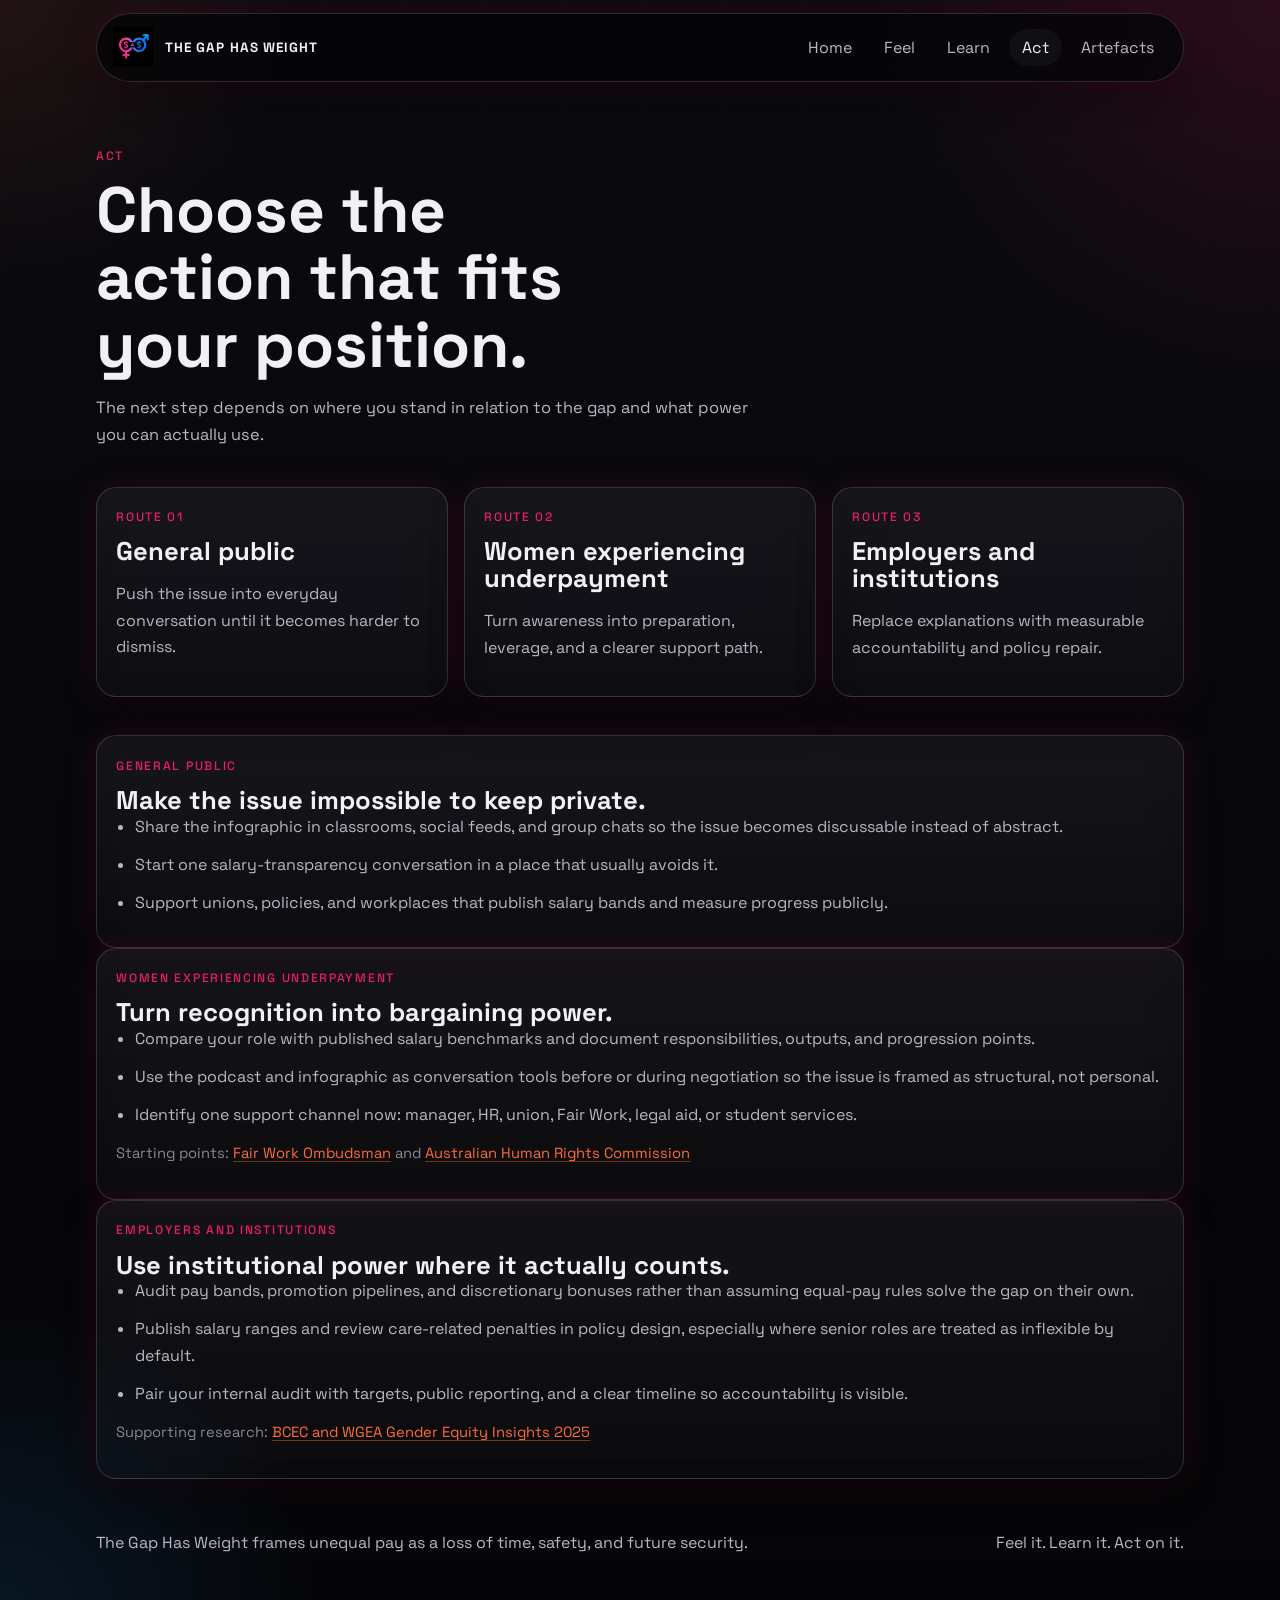
==== public/act.html @ fa6743ba "Add logo to header and incorporate blue into color scheme" ====
<!DOCTYPE html>
<html lang="en">
  <head>
    <meta charset="UTF-8" />
    <meta name="viewport" content="width=device-width, initial-scale=1.0" />
    <meta
      name="description"
      content="Find role-based actions for the general public, women experiencing underpayment, and institutions."
    />
    <title>The Gap Has Weight | Act</title>
    <link rel="preconnect" href="https://fonts.googleapis.com" />
    <link rel="preconnect" href="https://fonts.gstatic.com" crossorigin />
    <link
      href="https://fonts.googleapis.com/css2?family=Space+Grotesk:wght@400;500;700&family=Source+Serif+4:opsz,wght@8..60,400;8..60,600&display=swap"
      rel="stylesheet"
    />
    <link rel="stylesheet" href="styles.css" />
    <script src="script.js" defer></script>
  </head>
  <body data-page="act">
    <div class="site-shell">
      <header class="site-header">
        <a class="brand" href="index.html">
          <img src="assets/gender_logo.webp" alt="The Gap Has Weight logo" class="brand-logo" />
          <span>The Gap Has Weight</span>
        </a>
        <nav class="site-nav" aria-label="Primary">
          <a data-nav="home" href="index.html">Home</a>
          <a data-nav="feel" href="feel.html">Feel</a>
          <a data-nav="learn" href="learn.html">Learn</a>
          <a data-nav="act" href="act.html">Act</a>
          <a data-nav="artefacts" href="artefacts.html">Artefacts</a>
        </nav>
      </header>

    <main>
      <section class="subpage-hero fade-up">
        <p class="eyebrow">Act</p>
        <h1>Choose the action that fits your position.</h1>
        <p class="intro narrow-copy">
          The next step depends on where you stand in relation to the gap and what power you can actually use.
        </p>
      </section>

      <section class="route-grid section-block fade-up fade-delay-1">
        <a class="panel" href="#public">
          <p class="panel-label">Route 01</p>
          <h3>General public</h3>
          <p>Push the issue into everyday conversation until it becomes harder to dismiss.</p>
        </a>

        <a class="panel" href="#workers">
          <p class="panel-label">Route 02</p>
          <h3>Women experiencing underpayment</h3>
          <p>Turn awareness into preparation, leverage, and a clearer support path.</p>
        </a>

        <a class="panel" href="#institutions">
          <p class="panel-label">Route 03</p>
          <h3>Employers and institutions</h3>
          <p>Replace explanations with measurable accountability and policy repair.</p>
        </a>
      </section>

      <section class="section-stack fade-up fade-delay-2">
        <article id="public" class="panel">
          <p class="panel-label">General public</p>
          <h3>Make the issue impossible to keep private.</h3>
          <ul class="action-list">
            <li>Share the infographic in classrooms, social feeds, and group chats so the issue becomes discussable instead of abstract.</li>
            <li>Start one salary-transparency conversation in a place that usually avoids it.</li>
            <li>Support unions, policies, and workplaces that publish salary bands and measure progress publicly.</li>
          </ul>
        </article>

        <article id="workers" class="panel">
          <p class="panel-label">Women experiencing underpayment</p>
          <h3>Turn recognition into bargaining power.</h3>
          <ul class="action-list">
            <li>Compare your role with published salary benchmarks and document responsibilities, outputs, and progression points.</li>
            <li>Use the podcast and infographic as conversation tools before or during negotiation so the issue is framed as structural, not personal.</li>
            <li>Identify one support channel now: manager, HR, union, Fair Work, legal aid, or student services.</li>
          </ul>
          <p class="source-note">
            Starting points:
            <a href="https://www.fairwork.gov.au/pay-and-wages" target="_blank" rel="noreferrer">Fair Work Ombudsman</a>
            and
            <a href="https://humanrights.gov.au/know-your-rights/rights-of-individuals/workplace-rights" target="_blank" rel="noreferrer">Australian Human Rights Commission</a>
          </p>
        </article>

        <article id="institutions" class="panel">
          <p class="panel-label">Employers and institutions</p>
          <h3>Use institutional power where it actually counts.</h3>
          <ul class="action-list">
            <li>Audit pay bands, promotion pipelines, and discretionary bonuses rather than assuming equal-pay rules solve the gap on their own.</li>
            <li>Publish salary ranges and review care-related penalties in policy design, especially where senior roles are treated as inflexible by default.</li>
            <li>Pair your internal audit with targets, public reporting, and a clear timeline so accountability is visible.</li>
          </ul>
          <p class="source-note">
            Supporting research:
            <a href="https://www.wgea.gov.au/publications/gender-equity-insights-series" target="_blank" rel="noreferrer">BCEC and WGEA Gender Equity Insights 2025</a>
          </p>
        </article>
      </section>
    </main>

      <footer class="site-footer">
        <p>The Gap Has Weight frames unequal pay as a loss of time, safety, and future security.</p>
        <p>Feel it. Learn it. Act on it.</p>
      </footer>
    </div>
    
  </body>
</html>
---- public/styles.css ----
:root {
  color-scheme: dark;
  --page-bg: #0a0a0f;
  --page-surface: #12121a;
  --page-surface-soft: rgba(255, 255, 255, 0.04);
  --page-border: rgba(255, 255, 255, 0.15);
  --page-text: #f0f0f5;
  --page-text-soft: #b8b8c5;
  --page-text-muted: #888895;
  --accent: #ff6b35;
  --accent-hot: #e91e63;
  --accent-purple: #9c27b0;
  --accent-pink: #f48fb1;
  --accent-orange: #ff9800;
  --accent-yellow: #ffc107;
  --accent-blue: #2196f3;
  --accent-cyan: #00bcd4;
  --shadow: 0 14px 32px rgba(0, 0, 0, 0.4), 0 0 32px rgba(233, 30, 99, 0.15);
  --radius-lg: 1.25rem;
  --radius-md: 0.9rem;
  --content-width: min(68rem, calc(100vw - 2rem));
}

* {
  box-sizing: border-box;
}

html {
  scroll-behavior: smooth;
}

body {
  margin: 0;
  min-height: 100vh;
  font-family: "Space Grotesk", sans-serif;
  font-size: 1rem;
  color: var(--page-text);
  background:
    radial-gradient(circle at top right, rgba(233, 30, 99, 0.15), transparent 25rem),
    radial-gradient(circle at bottom left, rgba(33, 150, 243, 0.12), transparent 20rem),
    radial-gradient(circle at top left, rgba(255, 107, 53, 0.1), transparent 18rem),
    linear-gradient(180deg, #0a0a0f 0%, #050508 100%);
}

body::before {
  content: "";
  position: fixed;
  inset: 0;
  pointer-events: none;
  background-image:
    linear-gradient(to right, rgba(255, 255, 255, 0.028) 1px, transparent 1px),
    linear-gradient(to bottom, rgba(255, 255, 255, 0.028) 1px, transparent 1px);
  background-size: 5rem 5rem;
  mask-image: linear-gradient(180deg, rgba(0, 0, 0, 0.35), transparent 82%);
}

img {
  display: block;
  max-width: 100%;
}

a {
  color: inherit;
  text-decoration: none;
}

button,
a,
input,
textarea,
select {
  font: inherit;
}

:focus-visible {
  outline: 2px solid var(--accent);
  outline-offset: 4px;
}

.site-shell {
  width: var(--content-width);
  margin: 0 auto;
  padding-bottom: 3rem;
}

.site-header {
  position: sticky;
  top: 0;
  z-index: 10;
  display: flex;
  align-items: center;
  justify-content: space-between;
  gap: 1rem;
  margin: 0.8rem 0 0;
  padding: 0.85rem 1rem;
  border: 1px solid var(--page-border);
  border-radius: 999px;
  background: rgba(5, 6, 8, 0.82);
  box-shadow: var(--shadow);
  -webkit-backdrop-filter: blur(14px) saturate(115%);
  backdrop-filter: blur(14px) saturate(115%);
}

.brand {
  display: flex;
  align-items: center;
  gap: 0.75rem;
  font-size: 0.84rem;
  font-weight: 700;
  letter-spacing: 0.08em;
  text-transform: uppercase;
}

.brand-logo {
  height: 2.5rem;
  width: auto;
}

.site-nav {
  display: flex;
  flex-wrap: wrap;
  gap: 0.4rem;
}

.site-nav a {
  padding: 0.5rem 0.8rem;
  border-radius: 999px;
  color: var(--page-text-soft);
}

.site-nav a:hover,
.site-nav a[aria-current="page"] {
  background: var(--page-surface-soft);
  color: var(--page-text);
}

.page-hero,
.subpage-hero {
  padding-top: 4rem;
}

.visual-hero {
  display: grid;
  grid-template-columns: minmax(0, 0.82fr) minmax(18rem, 1.18fr);
  gap: 1rem;
  align-items: end;
}

.hero-image-panel {
  margin: 0;
  overflow: hidden;
  border: 1px solid var(--page-border);
  border-radius: var(--radius-lg);
  background: rgba(255, 255, 255, 0.035);
  box-shadow: var(--shadow);
}

.hero-image-panel img {
  width: 100%;
  min-height: 16rem;
  object-fit: cover;
}

.page-hero {
  display: grid;
  grid-template-columns: minmax(0, 1.25fr) minmax(18rem, 0.75fr);
  gap: 1rem;
  align-items: start;
}

.home-hero {
  grid-template-columns: minmax(0, 1fr) minmax(14rem, 0.6fr);
  align-items: center;
  gap: 2rem;
}

.home-hero-art img {
  width: 100%;
  height: auto;
  max-height: 36rem;
  object-fit: contain;
  object-position: center;
}

.home-proof-grid {
  align-items: stretch;
}

.eyebrow,
.panel-label,
.card-index {
  margin: 0 0 0.7rem;
  color: var(--accent-hot);
  font-size: 0.76rem;
  font-weight: 500;
  letter-spacing: 0.14em;
  text-transform: uppercase;
}

h1,
h2,
h3 {
  margin: 0;
  line-height: 1.05;
}

h1 {
  max-width: 13ch;
  font-size: clamp(2.4rem, 5vw, 4.3rem);
}

h2 {
  max-width: 16ch;
  font-size: clamp(1.7rem, 3vw, 2.6rem);
}

h3 {
  font-size: clamp(1.15rem, 2vw, 1.6rem);
}

p,
li {
  color: var(--page-text-soft);
  line-height: 1.65;
}

.intro {
  max-width: 38rem;
  margin: 1rem 0 0;
  font-size: 1.02rem;
}

.narrow-copy {
  max-width: 42rem;
}

.button-row {
  display: flex;
  flex-wrap: wrap;
  gap: 0.75rem;
  margin-top: 1.35rem;
}

.button {
  display: inline-flex;
  align-items: center;
  justify-content: center;
  min-height: 2.9rem;
  padding: 0.7rem 1.05rem;
  border: 1px solid transparent;
  border-radius: 999px;
}

.button-primary {
  background: linear-gradient(135deg, rgba(233, 30, 99, 0.92), rgba(255, 107, 53, 0.88));
  color: #fff;
  font-weight: 700;
}

.button-secondary {
  border-color: var(--page-border);
  background: rgba(255, 255, 255, 0.03);
}

.panel {
  padding: 1.2rem;
  border: 1px solid var(--page-border);
  border-radius: var(--radius-lg);
  background: linear-gradient(180deg, rgba(255, 255, 255, 0.055), rgba(255, 255, 255, 0.025));
  box-shadow: var(--shadow);
  -webkit-backdrop-filter: blur(14px) saturate(115%);
  backdrop-filter: blur(14px) saturate(115%);
}

.summary-image {
  width: 100%;
  margin-bottom: 1rem;
  border: 1px solid rgba(255, 255, 255, 0.08);
  border-radius: var(--radius-md);
}

.summary-figure {
  margin: 0 0 0.7rem;
  color: var(--page-text);
  font-size: clamp(2rem, 5vw, 3rem);
  font-weight: 700;
  line-height: 0.95;
}

.source-note,
.note {
  margin-top: 0.8rem;
  color: var(--page-text-muted);
  font-size: 0.92rem;
}

.source-note a,
.references-list a,
.text-link {
  color: var(--accent);
  text-decoration: underline;
  text-decoration-color: rgba(255, 107, 53, 0.42);
  text-underline-offset: 0.18em;
  overflow-wrap: anywhere;
}

.section-block,
.section-stack {
  padding-top: 2.4rem;
}

.section-heading {
  display: flex;
  align-items: end;
  justify-content: space-between;
  gap: 1rem;
  margin-bottom: 1.2rem;
}

.route-grid,
.compact-grid,
.content-grid,
.stat-grid,
.artifact-grid {
  display: grid;
  gap: 1rem;
}

.route-grid > *,
.compact-grid > *,
.content-grid > *,
.stat-grid > *,
.artifact-grid > *,
.evidence-grid > * {
  min-width: 0;
}

.route-grid {
  grid-template-columns: repeat(3, minmax(0, 1fr));
}

.compact-grid,
.content-grid,
.stat-grid,
.artifact-grid {
  grid-template-columns: repeat(2, minmax(0, 1fr));
}

.media-panel {
  display: grid;
  gap: 1.25rem;
}

.media-panel img {
  width: 100%;
  border-radius: var(--radius-md);
  border: 1px solid rgba(255, 255, 255, 0.08);
  background: #050608;
}

.metric-card {
  display: flex;
  flex-direction: column;
}

.metric-card .source-note {
  margin-top: auto;
}

.gauge-visual {
  position: relative;
  width: min(100%, 19rem);
  aspect-ratio: 2 / 1;
  margin: 0.2rem 0 1.2rem;
  overflow: hidden;
  border-radius: 20rem 20rem 0 0;
  background:
    conic-gradient(
      from 270deg at 50% 100%,
      var(--accent-purple) 0deg 42deg,
      var(--accent-hot) 42deg 180deg,
      transparent 180deg
    );
}

.gauge-visual::after {
  content: "";
  position: absolute;
  inset: 30% 12% 0;
  border: 1px solid rgba(255, 255, 255, 0.1);
  border-bottom: 0;
  border-radius: 20rem 20rem 0 0;
  background: #050608;
}

.gauge-value {
  position: absolute;
  right: 8%;
  bottom: 0.04em;
  z-index: 1;
  color: var(--accent-hot);
  font-size: clamp(2.6rem, 7vw, 4.8rem);
  font-weight: 700;
  line-height: 0.9;
  text-shadow: 0 0 18px rgba(233, 30, 99, 0.28);
}

.split-bars {
  display: grid;
  gap: 1rem;
  margin: 0.2rem 0 1.1rem;
}

.split-row {
  display: grid;
  gap: 0.45rem;
}

.split-copy {
  display: flex;
  align-items: baseline;
  justify-content: space-between;
  gap: 1rem;
}

.split-copy strong {
  color: var(--page-text);
  font-size: 1.18rem;
}

.split-copy span {
  color: var(--accent-orange);
  font-weight: 700;
}

.bar-track {
  display: flex;
  height: 3.1rem;
  overflow: hidden;
  border: 1px solid rgba(255, 255, 255, 0.16);
  border-radius: 999px;
  background: rgba(255, 255, 255, 0.055);
}

.bar-track span {
  display: grid;
  min-width: 3.6rem;
  place-items: center;
  color: #fff;
  font-weight: 700;
}

.bar-fill {
  background: linear-gradient(135deg, var(--accent-hot), var(--accent-pink));
}

.bar-rest {
  flex: 1;
  background: linear-gradient(135deg, var(--accent-purple), var(--accent-orange));
}

.share-41 {
  flex-basis: 41%;
}

.share-73 {
  flex-basis: 73%;
}

.evidence-grid {
  display: grid;
  grid-template-columns: minmax(0, 0.95fr) minmax(0, 1.05fr);
  gap: 1rem;
}

.table-panel,
.chart-panel {
  overflow: hidden;
}

.table-wrap {
  margin-top: 1rem;
  overflow-x: auto;
}

.state-table {
  width: 100%;
  border-collapse: collapse;
  color: var(--page-text);
  font-size: 0.88rem;
  table-layout: fixed;
}

.state-table th,
.state-table td {
  padding: 0.68rem 0.72rem;
  border: 1px solid rgba(255, 255, 255, 0.14);
  text-align: left;
}

.state-table th:nth-child(1) {
  width: 18%;
}

.state-table th:nth-child(2) {
  width: 18%;
}

.state-table th:nth-child(3) {
  width: 34%;
}

.state-table th:nth-child(4) {
  width: 30%;
}

.state-table thead th {
  color: #fff;
  background: linear-gradient(135deg, rgba(233, 30, 99, 0.96), rgba(255, 107, 53, 0.78));
}

.state-table tbody th {
  color: var(--page-text);
}

.state-table tbody td {
  color: var(--page-text-soft);
}

.state-table .row-accent td:nth-child(2) {
  color: var(--accent-hot);
  font-weight: 700;
}

.trend-chart {
  width: 100%;
  margin-top: 1rem;
  overflow: visible;
}

.chart-grid line {
  stroke: rgba(255, 255, 255, 0.14);
  stroke-width: 1;
}

.chart-axis text,
.chart-legend text {
  fill: var(--page-text-soft);
  font-size: 0.72rem;
}

.chart-labels text {
  fill: var(--page-text);
  font-size: 0.86rem;
  font-weight: 700;
}

.trend-line {
  fill: none;
  stroke-linecap: round;
  stroke-linejoin: round;
  stroke-width: 5;
}

.trend-yellow {
  stroke: var(--accent-orange);
}

.trend-blue {
  stroke: var(--accent-purple);
}

.trend-orange {
  stroke: var(--accent-hot);
}

.legend-yellow {
  fill: var(--accent-orange);
}

.legend-blue {
  fill: var(--accent-purple);
}

.legend-orange {
  fill: var(--accent-hot);
}

.asset-grid {
  display: grid;
  grid-template-columns: repeat(4, minmax(0, 1fr));
  gap: 1rem;
}

.asset-frame {
  display: grid;
  gap: 0.7rem;
  margin: 0;
  padding: 0.7rem;
  border: 1px solid var(--page-border);
  border-radius: var(--radius-md);
  background: rgba(255, 255, 255, 0.035);
}

.asset-frame img {
  width: 100%;
  aspect-ratio: 1.16;
  object-fit: contain;
  border: 1px solid rgba(255, 255, 255, 0.1);
  border-radius: 0.65rem;
  background: #050608;
}

.asset-frame figcaption {
  color: var(--page-text-soft);
  font-size: 0.84rem;
  font-weight: 700;
  letter-spacing: 0.08em;
  text-transform: uppercase;
}

.artifact-mosaic {
  display: grid;
  grid-template-columns: repeat(2, minmax(0, 1fr));
  gap: 0.75rem;
}

.artifact-mosaic img {
  width: 100%;
  height: auto;
  aspect-ratio: auto;
  object-fit: contain;
  border-radius: 0.65rem;
  background: #050608;
  border: 1px solid rgba(255, 255, 255, 0.08);
}

.dark-chart-image {
  background: #050608 !important;
  filter: invert(1) hue-rotate(180deg) saturate(1.1) contrast(1.04) brightness(0.92);
}

.serif-quote {
  margin: 0 0 0.8rem;
  color: var(--page-text);
  font-family: "Source Serif 4", serif;
  font-size: 1.25rem;
  line-height: 1.55;
}

.action-list,
.references-list {
  margin: 0;
  padding-left: 1.2rem;
}

.action-list li,
.references-list li {
  margin-bottom: 0.72rem;
}

.site-footer {
  display: flex;
  flex-wrap: wrap;
  justify-content: space-between;
  gap: 1rem;
  padding-top: 2.2rem;
}

@supports not ((-webkit-backdrop-filter: blur(1px)) or (backdrop-filter: blur(1px))) {
  .site-header,
  .panel {
    background: var(--page-surface);
  }
}

@media (max-width: 64rem) {
  .page-hero,
  .visual-hero,
  .evidence-grid,
  .route-grid,
  .compact-grid,
  .content-grid,
  .stat-grid,
  .artifact-grid {
    grid-template-columns: 1fr;
  }

  .asset-grid {
    grid-template-columns: repeat(2, minmax(0, 1fr));
  }

  .site-header,
  .section-heading,
  .site-footer {
    flex-direction: column;
    align-items: start;
  }
}

@media (max-width: 42rem) {
  .site-shell {
    width: min(100vw - 1rem, 100%);
  }

  .site-header {
    border-radius: 1.3rem;
  }

  h1 {
    font-size: clamp(2rem, 11vw, 3rem);
  }

  h2 {
    font-size: clamp(1.55rem, 8vw, 2.2rem);
  }

  .asset-grid {
    grid-template-columns: 1fr;
  }

  .gauge-value {
    font-size: clamp(2.3rem, 15vw, 4rem);
  }

  .bar-track {
    height: 2.7rem;
  }

  .hero-image-panel img {
    min-height: 0;
    aspect-ratio: auto;
    object-fit: contain;
  }

  .state-table {
    font-size: 0.76rem;
  }

  .state-table th,
  .state-table td {
    padding: 0.55rem 0.5rem;
  }
}

.fade-up {
  opacity: 0;
  transform: translateY(4rem);
  transition: opacity 0.8s ease-out, transform 0.8s ease-out;
}

.fade-up.visible {
  opacity: 1;
  transform: translateY(0);
}

.fade-delay-1 {
  transition-delay: 0.1s;
}

.fade-delay-2 {
  transition-delay: 0.2s;
}

.fade-delay-3 {
  transition-delay: 0.3s;
}

.fade-delay-4 {
  transition-delay: 0.4s;
}

@media (prefers-reduced-motion: reduce) {
  html {
    scroll-behavior: auto;
  }

  *,
  *::before,
  *::after {
    transition: none !important;
    animation: none !important;
  }

  .fade-up {
    opacity: 1;
    transform: translateY(0);
  }
}
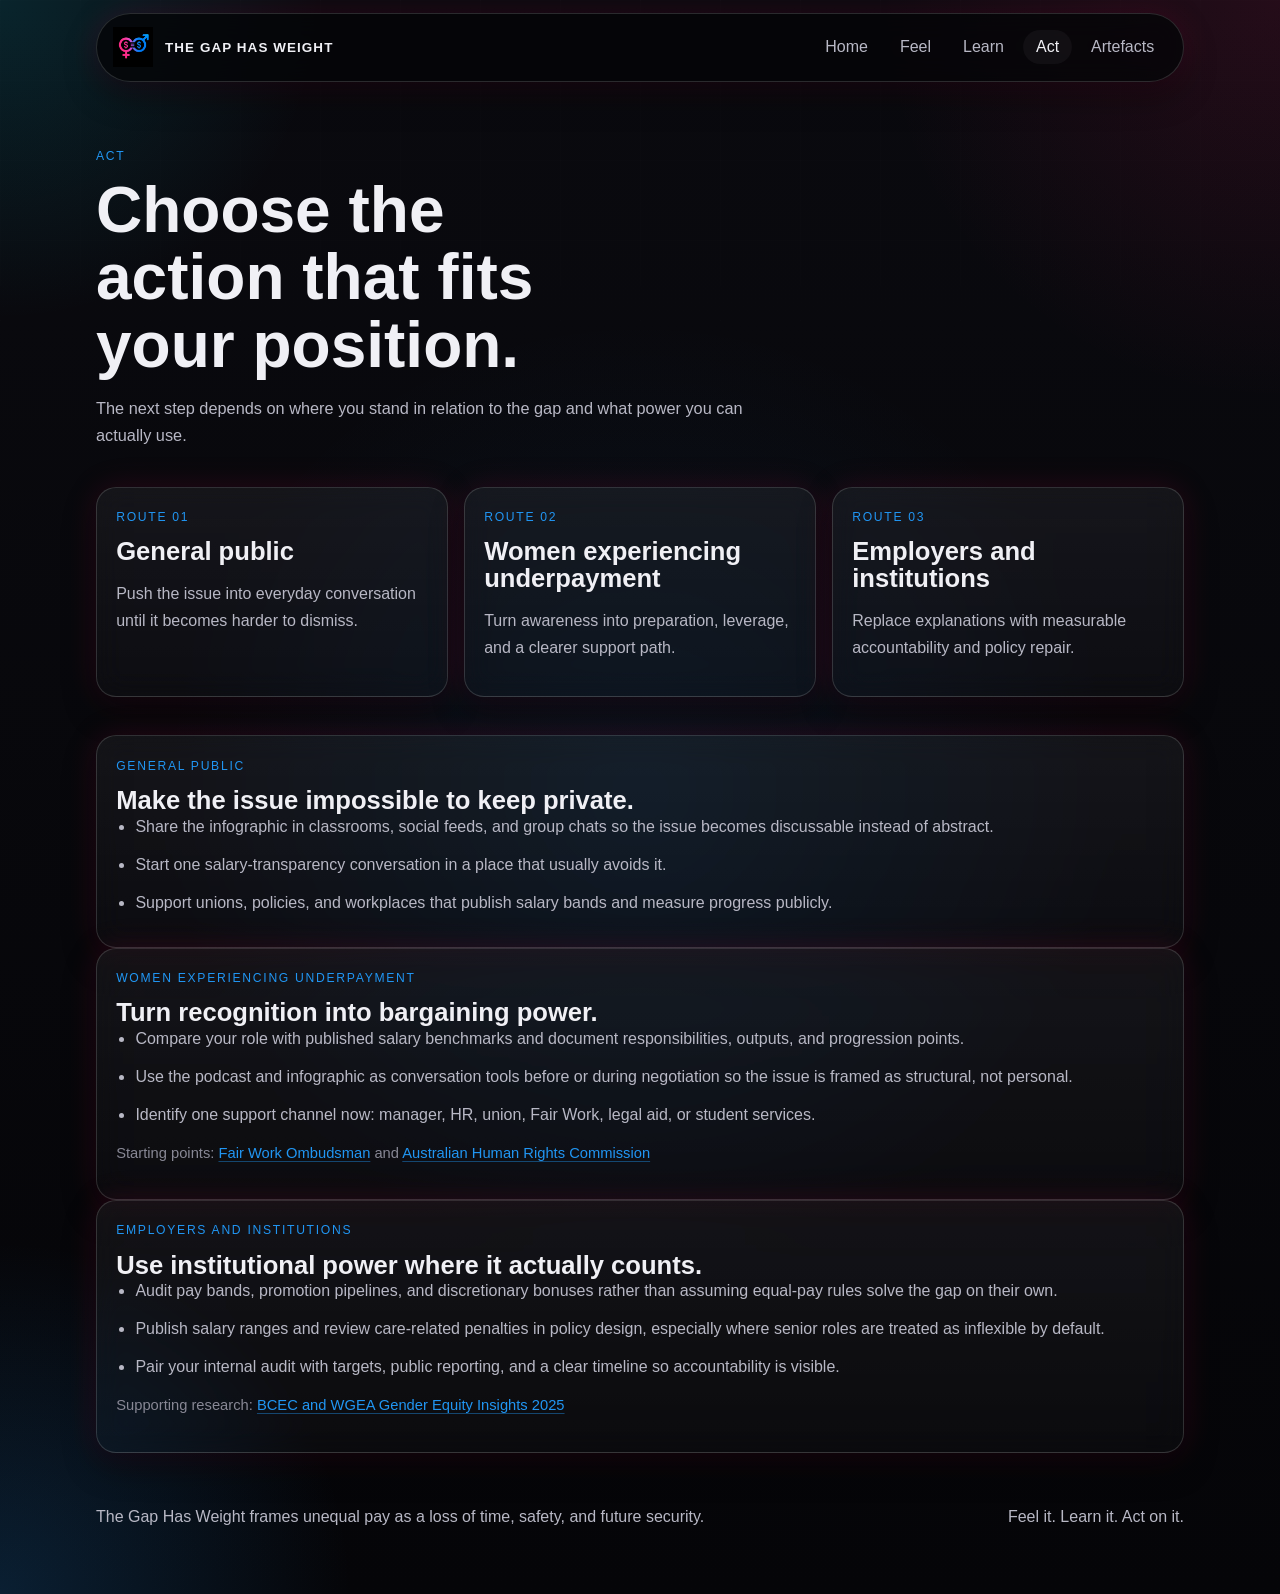
==== commit 3c20333d: "Fix CSP errors and increase infographic chart/table sizing" ====
--- a/public/act.html
+++ b/public/act.html
@@ -7,6 +7,7 @@
       name="description"
       content="Find role-based actions for the general public, women experiencing underpayment, and institutions."
     />
+    <meta http-equiv="Content-Security-Policy" content="default-src 'self'; style-src 'self' 'unsafe-inline' https://fonts.googleapis.com; script-src 'self' 'unsafe-inline'; media-src 'self' https://wagegap.thevalens.org; img-src 'self' data: https:;">
     <title>The Gap Has Weight | Act</title>
     <link rel="preconnect" href="https://fonts.googleapis.com" />
     <link rel="preconnect" href="https://fonts.gstatic.com" crossorigin />
--- a/public/styles.css
+++ b/public/styles.css
@@ -36,9 +36,10 @@
   font-size: 1rem;
   color: var(--page-text);
   background:
-    radial-gradient(circle at top right, rgba(233, 30, 99, 0.15), transparent 25rem),
-    radial-gradient(circle at bottom left, rgba(33, 150, 243, 0.12), transparent 20rem),
-    radial-gradient(circle at top left, rgba(255, 107, 53, 0.1), transparent 18rem),
+    radial-gradient(circle at top right, rgba(233, 30, 99, 0.12), transparent 25rem),
+    radial-gradient(circle at bottom left, rgba(33, 150, 243, 0.18), transparent 22rem),
+    radial-gradient(circle at top left, rgba(0, 188, 212, 0.15), transparent 20rem),
+    radial-gradient(circle at center, rgba(33, 150, 243, 0.08), transparent 30rem),
     linear-gradient(180deg, #0a0a0f 0%, #050508 100%);
 }
 
@@ -190,7 +191,7 @@
 .panel-label,
 .card-index {
   margin: 0 0 0.7rem;
-  color: var(--accent-hot);
+  color: var(--accent-blue);
   font-size: 0.76rem;
   font-weight: 500;
   letter-spacing: 0.14em;
@@ -252,7 +253,7 @@
 }
 
 .button-primary {
-  background: linear-gradient(135deg, rgba(233, 30, 99, 0.92), rgba(255, 107, 53, 0.88));
+  background: linear-gradient(135deg, rgba(33, 150, 243, 0.92), rgba(233, 30, 99, 0.88));
   color: #fff;
   font-weight: 700;
 }
@@ -297,9 +298,9 @@
 .source-note a,
 .references-list a,
 .text-link {
-  color: var(--accent);
+  color: var(--accent-blue);
   text-decoration: underline;
-  text-decoration-color: rgba(255, 107, 53, 0.42);
+  text-decoration-color: rgba(33, 150, 243, 0.42);
   text-underline-offset: 0.18em;
   overflow-wrap: anywhere;
 }
@@ -358,6 +359,13 @@
   background: #050608;
 }
 
+.media-panel video {
+  width: 100%;
+  border-radius: var(--radius-md);
+  border: 1px solid rgba(255, 255, 255, 0.08);
+  background: #050608;
+}
+
 .metric-card {
   display: flex;
   flex-direction: column;
@@ -366,6 +374,8 @@
 .metric-card .source-note {
   margin-top: auto;
 }
+
+
 
 .gauge-visual {
   position: relative;
@@ -374,14 +384,24 @@
   margin: 0.2rem 0 1.2rem;
   overflow: hidden;
   border-radius: 20rem 20rem 0 0;
+
   background:
     conic-gradient(
       from 270deg at 50% 100%,
-      var(--accent-purple) 0deg 42deg,
-      var(--accent-hot) 42deg 180deg,
+
+      /* cyan starts at the bottom */
+      #22d3ee 0deg,
+      #38bdf8 0deg,
+      var(--accent-purple) 25deg,
+      var(--accent-purple) 42deg,
+
+      /* blue section stays where it is */
+      var(--accent-blue) 42deg 180deg,
+
       transparent 180deg
     );
 }
+
 
 .gauge-visual::after {
   content: "";
@@ -395,14 +415,16 @@
 
 .gauge-value {
   position: absolute;
-  right: 8%;
+  
+  left: 50%;
+  transform: translateX(-50%);
   bottom: 0.04em;
   z-index: 1;
-  color: var(--accent-hot);
-  font-size: clamp(2.6rem, 7vw, 4.8rem);
+  color: var(--accent-blue);
+  font-size: clamp(2.6rem, 4.3rem, 4.8rem);
   font-weight: 700;
   line-height: 0.9;
-  text-shadow: 0 0 18px rgba(233, 30, 99, 0.28);
+  text-shadow: 0 0 18px rgba(33, 150, 243, 0.28);
 }
 
 .split-bars {
@@ -429,7 +451,7 @@
 }
 
 .split-copy span {
-  color: var(--accent-orange);
+  color: var(--accent-cyan);
   font-weight: 700;
 }
 
@@ -451,20 +473,20 @@
 }
 
 .bar-fill {
-  background: linear-gradient(135deg, var(--accent-hot), var(--accent-pink));
+  background: linear-gradient(135deg, var(--accent-blue), var(--accent-cyan));
 }
 
 .bar-rest {
   flex: 1;
-  background: linear-gradient(135deg, var(--accent-purple), var(--accent-orange));
+  background: linear-gradient(135deg, var(--accent-purple), var(--accent-blue));
 }
 
 .share-41 {
-  flex-basis: 41%;
+  flex-basis: 59%;
 }
 
 .share-73 {
-  flex-basis: 73%;
+  flex-basis: 27%;
 }
 
 .evidence-grid {
@@ -478,6 +500,14 @@
   overflow: hidden;
 }
 
+.chart-panel img {
+  width: 100%;
+  height: auto;
+  max-height: 30rem;
+  object-fit: contain;
+  border-radius: var(--radius-md);
+}
+
 .table-wrap {
   margin-top: 1rem;
   overflow-x: auto;
@@ -487,7 +517,7 @@
   width: 100%;
   border-collapse: collapse;
   color: var(--page-text);
-  font-size: 0.88rem;
+  font-size: 0.95rem;
   table-layout: fixed;
 }
 
@@ -516,7 +546,7 @@
 
 .state-table thead th {
   color: #fff;
-  background: linear-gradient(135deg, rgba(233, 30, 99, 0.96), rgba(255, 107, 53, 0.78));
+  background: linear-gradient(135deg, rgba(33, 150, 243, 0.96), rgba(0, 188, 212, 0.78));
 }
 
 .state-table tbody th {
@@ -528,7 +558,7 @@
 }
 
 .state-table .row-accent td:nth-child(2) {
-  color: var(--accent-hot);
+  color: var(--accent-blue);
   font-weight: 700;
 }
 
@@ -563,27 +593,27 @@
 }
 
 .trend-yellow {
-  stroke: var(--accent-orange);
+  stroke: var(--accent-cyan);
 }
 
 .trend-blue {
+  stroke: var(--accent-blue);
+}
+
+.trend-orange {
   stroke: var(--accent-purple);
 }
 
-.trend-orange {
-  stroke: var(--accent-hot);
-}
-
 .legend-yellow {
-  fill: var(--accent-orange);
+  fill: var(--accent-cyan);
 }
 
 .legend-blue {
+  fill: var(--accent-blue);
+}
+
+.legend-orange {
   fill: var(--accent-purple);
-}
-
-.legend-orange {
-  fill: var(--accent-hot);
 }
 
 .asset-grid {
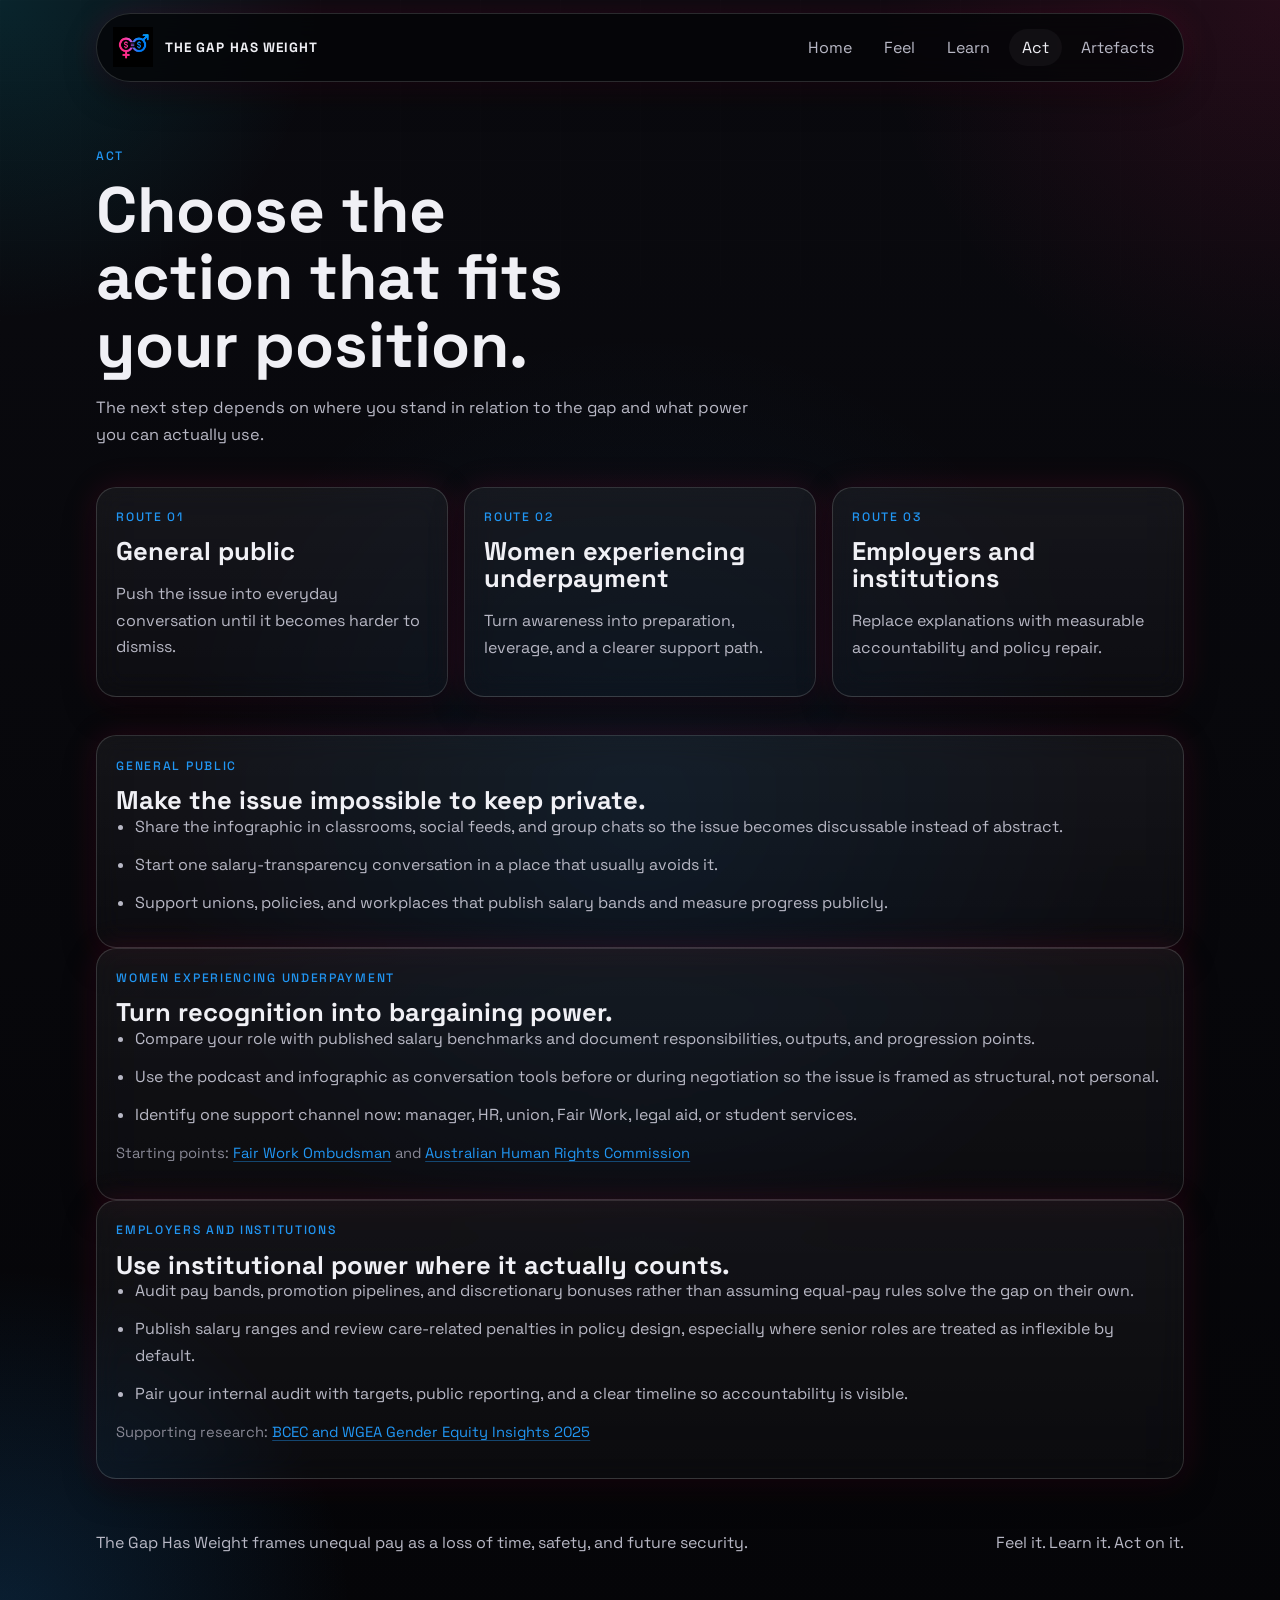
==== commit 582105e8: "Remove ineffective CSP meta tags (need to configure in Cloudflare Pages settings)" ====
--- a/public/act.html
+++ b/public/act.html
@@ -7,7 +7,6 @@
       name="description"
       content="Find role-based actions for the general public, women experiencing underpayment, and institutions."
     />
-    <meta http-equiv="Content-Security-Policy" content="default-src 'self'; style-src 'self' 'unsafe-inline' https://fonts.googleapis.com; script-src 'self' 'unsafe-inline'; media-src 'self' https://wagegap.thevalens.org; img-src 'self' data: https:;">
     <title>The Gap Has Weight | Act</title>
     <link rel="preconnect" href="https://fonts.googleapis.com" />
     <link rel="preconnect" href="https://fonts.gstatic.com" crossorigin />
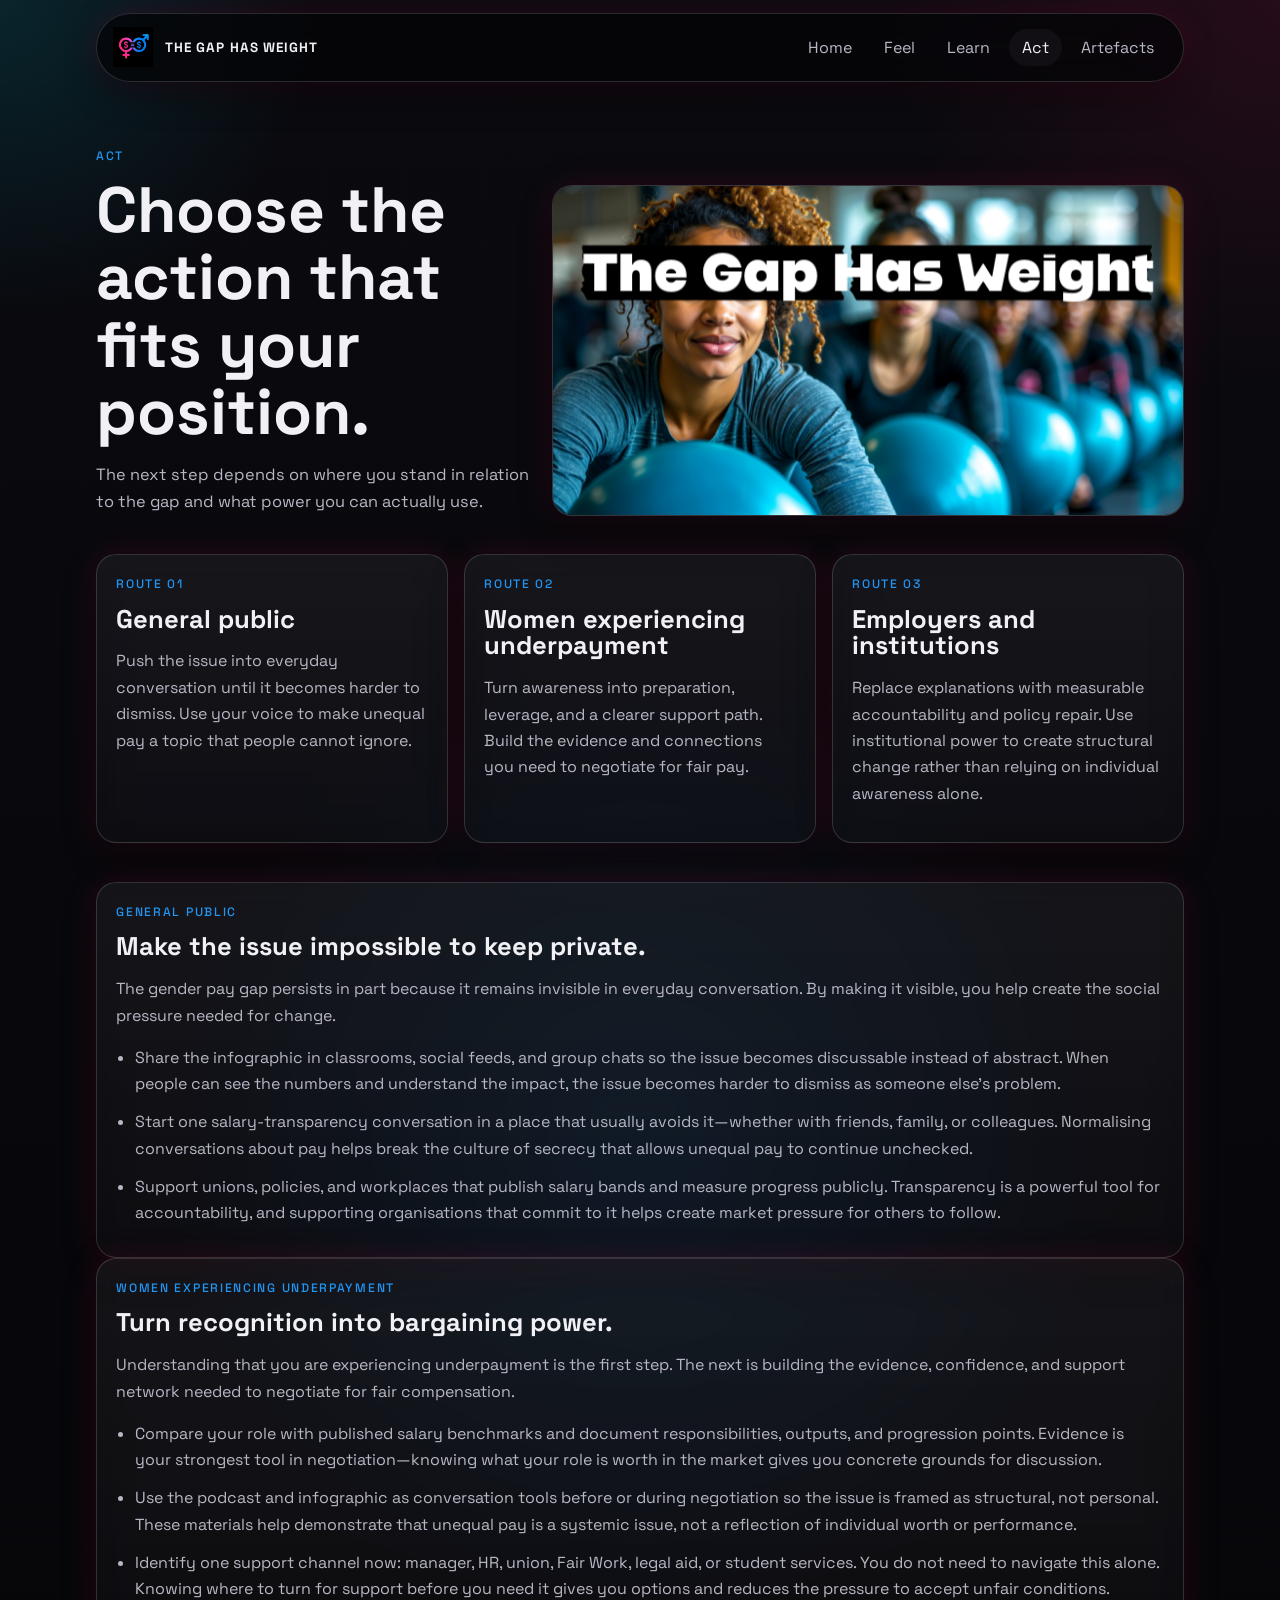
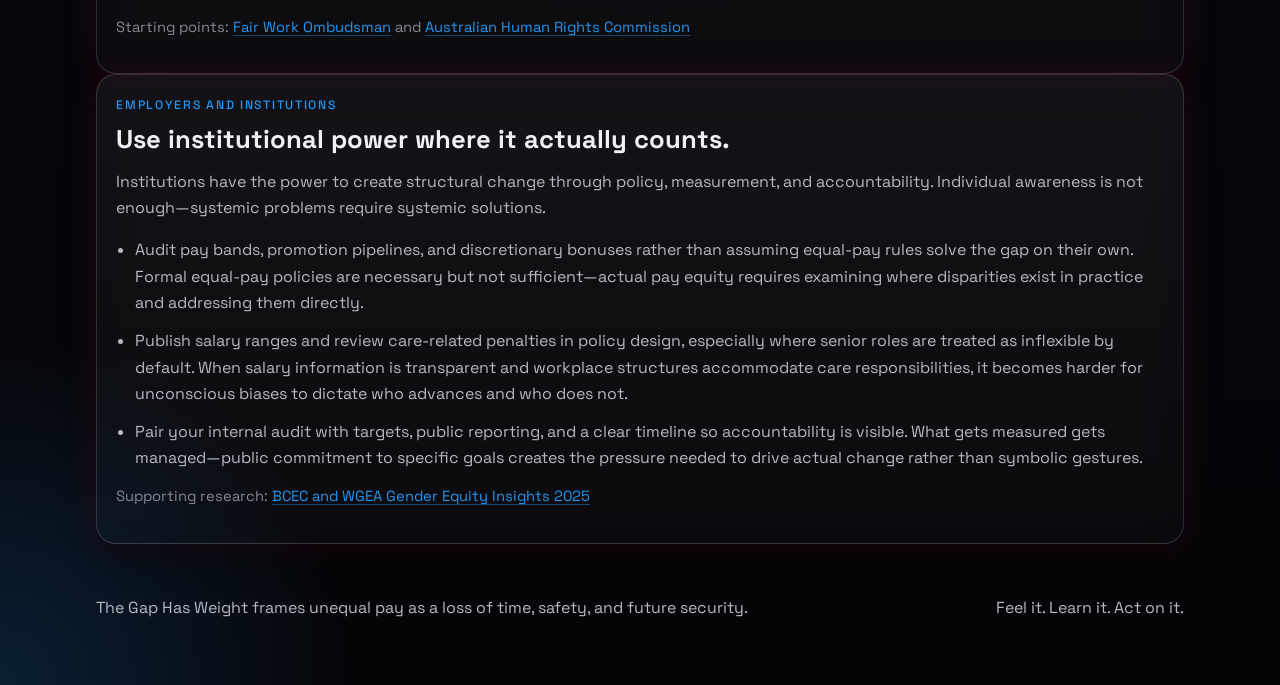
==== commit a7fde1b7: "Improve copy and content on feel, learn, and act pages with detailed explanations and visual-hero he" ====
--- a/public/act.html
+++ b/public/act.html
@@ -34,31 +34,36 @@
       </header>
 
     <main>
-      <section class="subpage-hero fade-up">
-        <p class="eyebrow">Act</p>
-        <h1>Choose the action that fits your position.</h1>
-        <p class="intro narrow-copy">
-          The next step depends on where you stand in relation to the gap and what power you can actually use.
-        </p>
+      <section class="subpage-hero visual-hero fade-up">
+        <div>
+          <p class="eyebrow">Act</p>
+          <h1>Choose the action that fits your position.</h1>
+          <p class="intro">
+            The next step depends on where you stand in relation to the gap and what power you can actually use.
+          </p>
+        </div>
+        <figure class="hero-image-panel">
+          <img src="assets/peace-and-justice-header.webp" alt="Strong Institutions campaign header illustration" />
+        </figure>
       </section>
 
       <section class="route-grid section-block fade-up fade-delay-1">
         <a class="panel" href="#public">
           <p class="panel-label">Route 01</p>
           <h3>General public</h3>
-          <p>Push the issue into everyday conversation until it becomes harder to dismiss.</p>
+          <p>Push the issue into everyday conversation until it becomes harder to dismiss. Use your voice to make unequal pay a topic that people cannot ignore.</p>
         </a>
 
         <a class="panel" href="#workers">
           <p class="panel-label">Route 02</p>
           <h3>Women experiencing underpayment</h3>
-          <p>Turn awareness into preparation, leverage, and a clearer support path.</p>
+          <p>Turn awareness into preparation, leverage, and a clearer support path. Build the evidence and connections you need to negotiate for fair pay.</p>
         </a>
 
         <a class="panel" href="#institutions">
           <p class="panel-label">Route 03</p>
           <h3>Employers and institutions</h3>
-          <p>Replace explanations with measurable accountability and policy repair.</p>
+          <p>Replace explanations with measurable accountability and policy repair. Use institutional power to create structural change rather than relying on individual awareness alone.</p>
         </a>
       </section>
 
@@ -66,20 +71,22 @@
         <article id="public" class="panel">
           <p class="panel-label">General public</p>
           <h3>Make the issue impossible to keep private.</h3>
+          <p>The gender pay gap persists in part because it remains invisible in everyday conversation. By making it visible, you help create the social pressure needed for change.</p>
           <ul class="action-list">
-            <li>Share the infographic in classrooms, social feeds, and group chats so the issue becomes discussable instead of abstract.</li>
-            <li>Start one salary-transparency conversation in a place that usually avoids it.</li>
-            <li>Support unions, policies, and workplaces that publish salary bands and measure progress publicly.</li>
+            <li>Share the infographic in classrooms, social feeds, and group chats so the issue becomes discussable instead of abstract. When people can see the numbers and understand the impact, the issue becomes harder to dismiss as someone else's problem.</li>
+            <li>Start one salary-transparency conversation in a place that usually avoids it—whether with friends, family, or colleagues. Normalising conversations about pay helps break the culture of secrecy that allows unequal pay to continue unchecked.</li>
+            <li>Support unions, policies, and workplaces that publish salary bands and measure progress publicly. Transparency is a powerful tool for accountability, and supporting organisations that commit to it helps create market pressure for others to follow.</li>
           </ul>
         </article>
 
         <article id="workers" class="panel">
           <p class="panel-label">Women experiencing underpayment</p>
           <h3>Turn recognition into bargaining power.</h3>
+          <p>Understanding that you are experiencing underpayment is the first step. The next is building the evidence, confidence, and support network needed to negotiate for fair compensation.</p>
           <ul class="action-list">
-            <li>Compare your role with published salary benchmarks and document responsibilities, outputs, and progression points.</li>
-            <li>Use the podcast and infographic as conversation tools before or during negotiation so the issue is framed as structural, not personal.</li>
-            <li>Identify one support channel now: manager, HR, union, Fair Work, legal aid, or student services.</li>
+            <li>Compare your role with published salary benchmarks and document responsibilities, outputs, and progression points. Evidence is your strongest tool in negotiation—knowing what your role is worth in the market gives you concrete grounds for discussion.</li>
+            <li>Use the podcast and infographic as conversation tools before or during negotiation so the issue is framed as structural, not personal. These materials help demonstrate that unequal pay is a systemic issue, not a reflection of individual worth or performance.</li>
+            <li>Identify one support channel now: manager, HR, union, Fair Work, legal aid, or student services. You do not need to navigate this alone. Knowing where to turn for support before you need it gives you options and reduces the pressure to accept unfair conditions.</li>
           </ul>
           <p class="source-note">
             Starting points:
@@ -92,10 +99,11 @@
         <article id="institutions" class="panel">
           <p class="panel-label">Employers and institutions</p>
           <h3>Use institutional power where it actually counts.</h3>
+          <p>Institutions have the power to create structural change through policy, measurement, and accountability. Individual awareness is not enough—systemic problems require systemic solutions.</p>
           <ul class="action-list">
-            <li>Audit pay bands, promotion pipelines, and discretionary bonuses rather than assuming equal-pay rules solve the gap on their own.</li>
-            <li>Publish salary ranges and review care-related penalties in policy design, especially where senior roles are treated as inflexible by default.</li>
-            <li>Pair your internal audit with targets, public reporting, and a clear timeline so accountability is visible.</li>
+            <li>Audit pay bands, promotion pipelines, and discretionary bonuses rather than assuming equal-pay rules solve the gap on their own. Formal equal-pay policies are necessary but not sufficient—actual pay equity requires examining where disparities exist in practice and addressing them directly.</li>
+            <li>Publish salary ranges and review care-related penalties in policy design, especially where senior roles are treated as inflexible by default. When salary information is transparent and workplace structures accommodate care responsibilities, it becomes harder for unconscious biases to dictate who advances and who does not.</li>
+            <li>Pair your internal audit with targets, public reporting, and a clear timeline so accountability is visible. What gets measured gets managed—public commitment to specific goals creates the pressure needed to drive actual change rather than symbolic gestures.</li>
           </ul>
           <p class="source-note">
             Supporting research:
--- a/public/styles.css
+++ b/public/styles.css
@@ -366,6 +366,65 @@
   background: #050608;
 }
 
+.podcast-summary {
+  margin-top: 1rem;
+  padding: 1rem;
+  background: rgba(255, 255, 255, 0.03);
+  border-radius: var(--radius-md);
+  border: 1px solid rgba(255, 255, 255, 0.08);
+}
+
+.podcast-summary summary {
+  cursor: pointer;
+  font-weight: 500;
+  color: var(--accent-cyan);
+  transition: color 0.2s ease;
+}
+
+.podcast-summary summary:hover {
+  color: var(--accent-blue);
+}
+
+.podcast-summary summary::-webkit-details-marker {
+  display: none;
+}
+
+.podcast-summary summary::after {
+  content: " +";
+  margin-left: 0.5rem;
+}
+
+.podcast-summary[open] summary::after {
+  content: " −";
+}
+
+.summary-content {
+  margin-top: 1rem;
+  padding-top: 1rem;
+  border-top: 1px solid rgba(255, 255, 255, 0.08);
+}
+
+.summary-content h4 {
+  font-size: 0.95rem;
+  margin: 1rem 0 0.5rem 0;
+  color: var(--accent-cyan);
+}
+
+.summary-content h4:first-child {
+  margin-top: 0;
+}
+
+.summary-content p {
+  font-size: 0.88rem;
+  line-height: 1.6;
+  color: var(--page-text-soft);
+  margin-bottom: 0.75rem;
+}
+
+.summary-content strong {
+  color: var(--accent-orange);
+}
+
 .metric-card {
   display: flex;
   flex-direction: column;
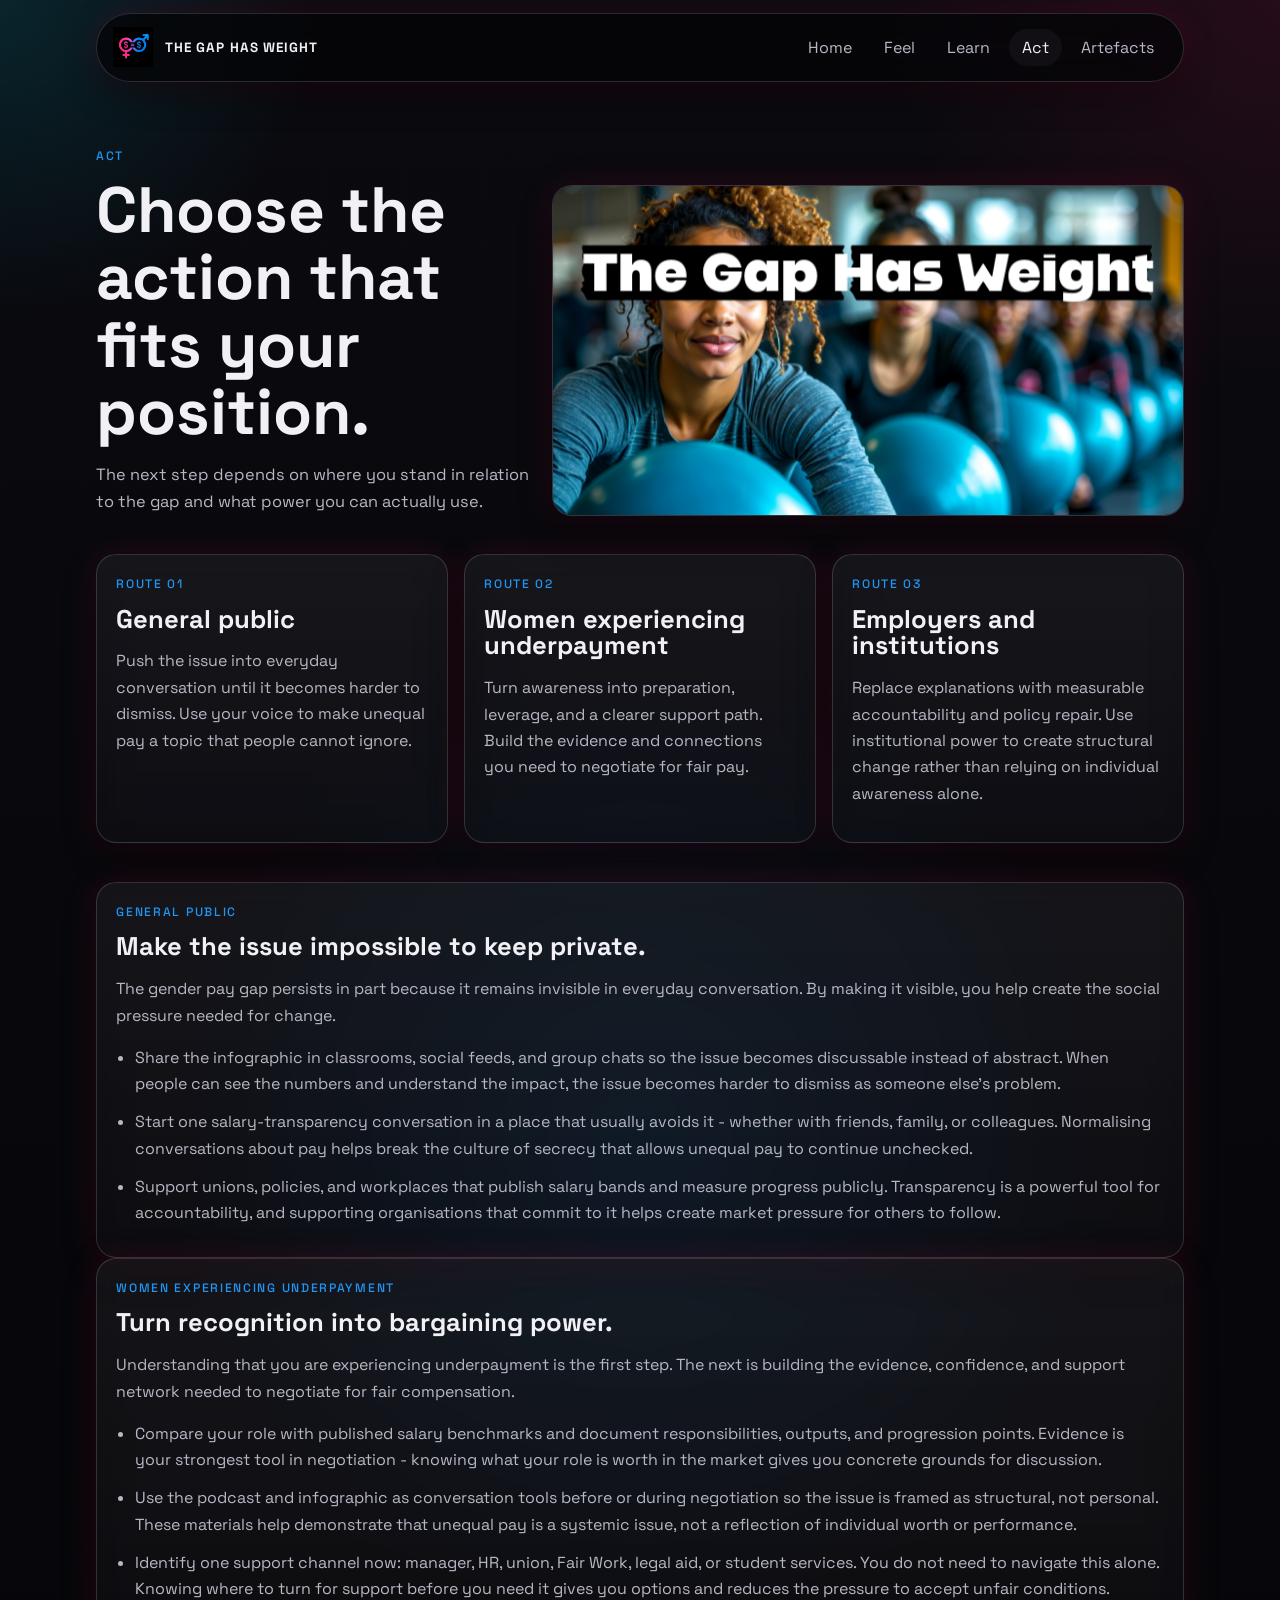
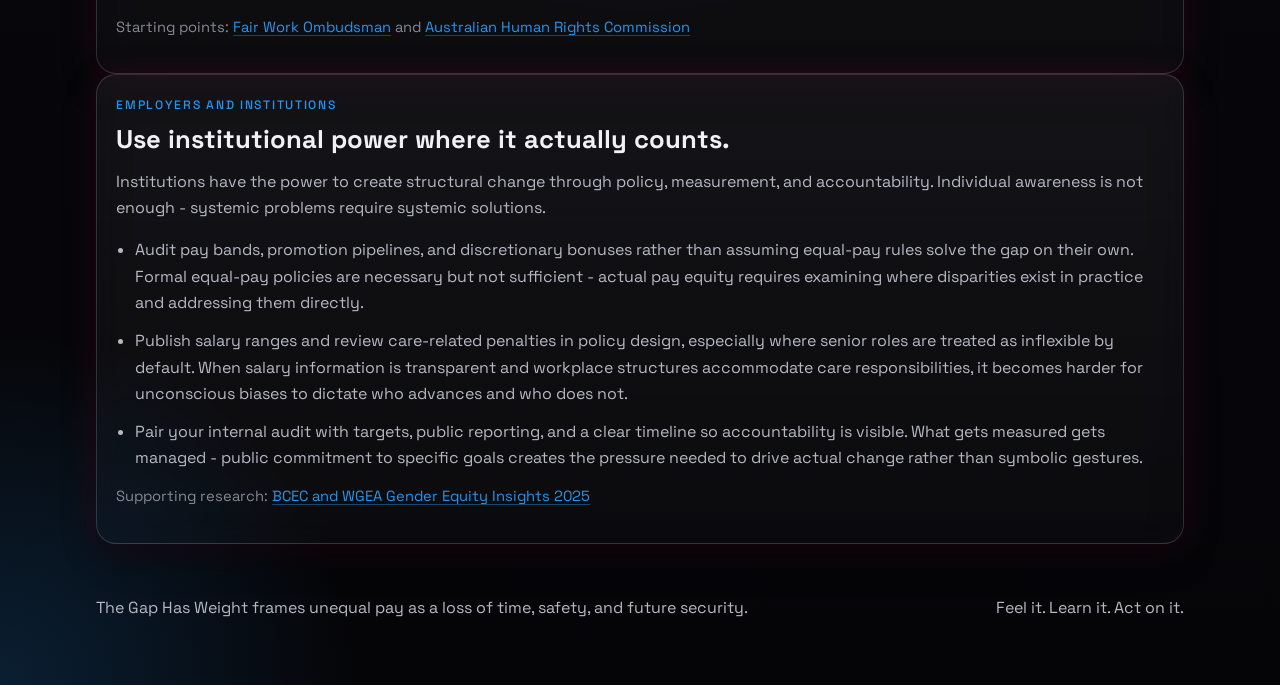
==== commit 14e250f3: "Add lightbox for clickable images, improve feel page content, fix padding, remove em dashes, and upd" ====
--- a/public/act.html
+++ b/public/act.html
@@ -74,7 +74,7 @@
           <p>The gender pay gap persists in part because it remains invisible in everyday conversation. By making it visible, you help create the social pressure needed for change.</p>
           <ul class="action-list">
             <li>Share the infographic in classrooms, social feeds, and group chats so the issue becomes discussable instead of abstract. When people can see the numbers and understand the impact, the issue becomes harder to dismiss as someone else's problem.</li>
-            <li>Start one salary-transparency conversation in a place that usually avoids it—whether with friends, family, or colleagues. Normalising conversations about pay helps break the culture of secrecy that allows unequal pay to continue unchecked.</li>
+            <li>Start one salary-transparency conversation in a place that usually avoids it - whether with friends, family, or colleagues. Normalising conversations about pay helps break the culture of secrecy that allows unequal pay to continue unchecked.</li>
             <li>Support unions, policies, and workplaces that publish salary bands and measure progress publicly. Transparency is a powerful tool for accountability, and supporting organisations that commit to it helps create market pressure for others to follow.</li>
           </ul>
         </article>
@@ -84,7 +84,7 @@
           <h3>Turn recognition into bargaining power.</h3>
           <p>Understanding that you are experiencing underpayment is the first step. The next is building the evidence, confidence, and support network needed to negotiate for fair compensation.</p>
           <ul class="action-list">
-            <li>Compare your role with published salary benchmarks and document responsibilities, outputs, and progression points. Evidence is your strongest tool in negotiation—knowing what your role is worth in the market gives you concrete grounds for discussion.</li>
+            <li>Compare your role with published salary benchmarks and document responsibilities, outputs, and progression points. Evidence is your strongest tool in negotiation - knowing what your role is worth in the market gives you concrete grounds for discussion.</li>
             <li>Use the podcast and infographic as conversation tools before or during negotiation so the issue is framed as structural, not personal. These materials help demonstrate that unequal pay is a systemic issue, not a reflection of individual worth or performance.</li>
             <li>Identify one support channel now: manager, HR, union, Fair Work, legal aid, or student services. You do not need to navigate this alone. Knowing where to turn for support before you need it gives you options and reduces the pressure to accept unfair conditions.</li>
           </ul>
@@ -99,11 +99,11 @@
         <article id="institutions" class="panel">
           <p class="panel-label">Employers and institutions</p>
           <h3>Use institutional power where it actually counts.</h3>
-          <p>Institutions have the power to create structural change through policy, measurement, and accountability. Individual awareness is not enough—systemic problems require systemic solutions.</p>
+          <p>Institutions have the power to create structural change through policy, measurement, and accountability. Individual awareness is not enough - systemic problems require systemic solutions.</p>
           <ul class="action-list">
-            <li>Audit pay bands, promotion pipelines, and discretionary bonuses rather than assuming equal-pay rules solve the gap on their own. Formal equal-pay policies are necessary but not sufficient—actual pay equity requires examining where disparities exist in practice and addressing them directly.</li>
+            <li>Audit pay bands, promotion pipelines, and discretionary bonuses rather than assuming equal-pay rules solve the gap on their own. Formal equal-pay policies are necessary but not sufficient - actual pay equity requires examining where disparities exist in practice and addressing them directly.</li>
             <li>Publish salary ranges and review care-related penalties in policy design, especially where senior roles are treated as inflexible by default. When salary information is transparent and workplace structures accommodate care responsibilities, it becomes harder for unconscious biases to dictate who advances and who does not.</li>
-            <li>Pair your internal audit with targets, public reporting, and a clear timeline so accountability is visible. What gets measured gets managed—public commitment to specific goals creates the pressure needed to drive actual change rather than symbolic gestures.</li>
+            <li>Pair your internal audit with targets, public reporting, and a clear timeline so accountability is visible. What gets measured gets managed - public commitment to specific goals creates the pressure needed to drive actual change rather than symbolic gestures.</li>
           </ul>
           <p class="source-note">
             Supporting research:
--- a/public/styles.css
+++ b/public/styles.css
@@ -327,6 +327,10 @@
   gap: 1rem;
 }
 
+.artifact-grid {
+  padding: 1.5rem 0;
+}
+
 .route-grid > *,
 .compact-grid > *,
 .content-grid > *,
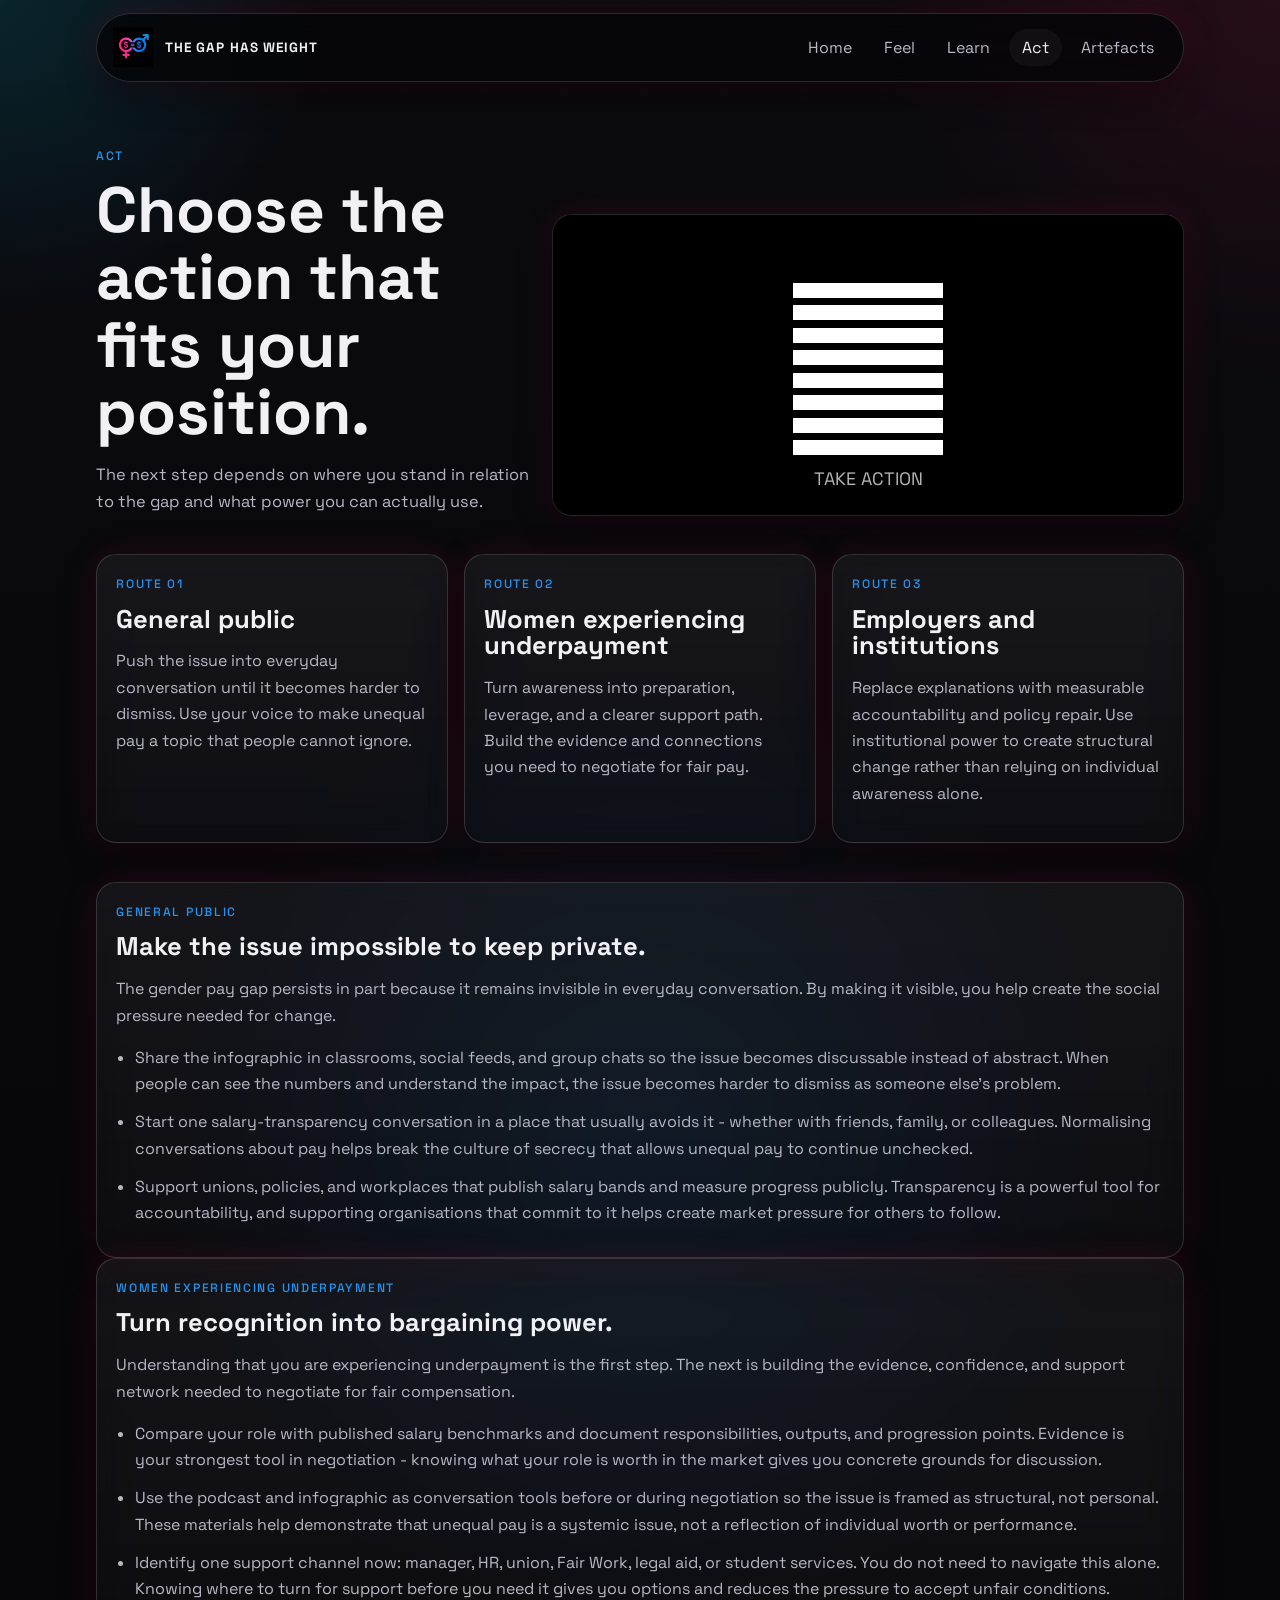
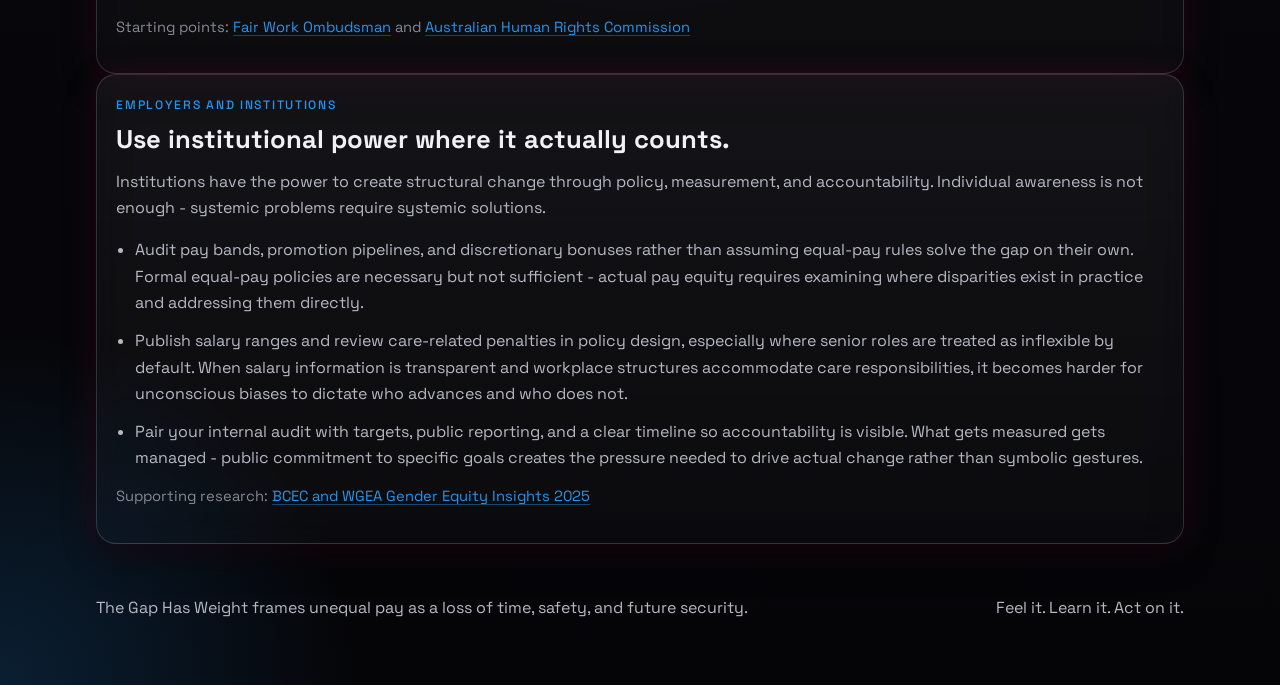
==== commit 27eab670: "Add dynamic weight stacking SVG animations to Feel and Act pages" ====
--- a/public/act.html
+++ b/public/act.html
@@ -43,7 +43,21 @@
           </p>
         </div>
         <figure class="hero-image-panel">
-          <img src="assets/peace-and-justice-header.webp" alt="Strong Institutions campaign header illustration" />
+          <div class="weight-animation">
+            <svg viewBox="0 0 200 200" class="weight-svg">
+              <g class="stack-group">
+                <rect x="50" y="150" width="100" height="10" fill="white" opacity="0.9" class="coin coin-1"/>
+                <rect x="50" y="135" width="100" height="10" fill="white" opacity="0.85" class="coin coin-2"/>
+                <rect x="50" y="120" width="100" height="10" fill="white" opacity="0.8" class="coin coin-3"/>
+                <rect x="50" y="105" width="100" height="10" fill="white" opacity="0.75" class="coin coin-4"/>
+                <rect x="50" y="90" width="100" height="10" fill="white" opacity="0.7" class="coin coin-5"/>
+                <rect x="50" y="75" width="100" height="10" fill="white" opacity="0.65" class="coin coin-6"/>
+                <rect x="50" y="60" width="100" height="10" fill="white" opacity="0.6" class="coin coin-7"/>
+                <rect x="50" y="45" width="100" height="10" fill="white" opacity="0.55" class="coin coin-8"/>
+              </g>
+              <text x="100" y="180" text-anchor="middle" fill="white" font-size="12" opacity="0.7">TAKE ACTION</text>
+            </svg>
+          </div>
         </figure>
       </section>
 
--- a/public/styles.css
+++ b/public/styles.css
@@ -123,6 +123,18 @@
   gap: 0.4rem;
 }
 
+@media (max-width: 60rem) {
+  .site-nav {
+    flex-wrap: nowrap;
+    gap: 0.3rem;
+  }
+
+  .site-nav a {
+    padding: 0.4rem 0.6rem;
+    font-size: 0.85rem;
+  }
+}
+
 .site-nav a {
   padding: 0.5rem 0.8rem;
   border-radius: 999px;
@@ -152,14 +164,74 @@
   overflow: hidden;
   border: 1px solid var(--page-border);
   border-radius: var(--radius-lg);
-  background: rgba(255, 255, 255, 0.035);
+  background: #000;
   box-shadow: var(--shadow);
 }
 
 .hero-image-panel img {
   width: 100%;
-  min-height: 16rem;
+  min-height: 20rem;
   object-fit: cover;
+  background: #000;
+}
+
+.media-panel img {
+  background: #000;
+}
+
+.weight-animation {
+  width: 100%;
+  height: 100%;
+  display: flex;
+  align-items: center;
+  justify-content: center;
+  background: #000;
+}
+
+.weight-svg {
+  width: 100%;
+  height: 100%;
+  max-width: 300px;
+  max-height: 300px;
+}
+
+.coin {
+  transform-origin: center;
+  animation: stackUp 2s ease-out forwards;
+  opacity: 0;
+}
+
+.coin-1 { animation-delay: 0s; }
+.coin-2 { animation-delay: 0.2s; }
+.coin-3 { animation-delay: 0.4s; }
+.coin-4 { animation-delay: 0.6s; }
+.coin-5 { animation-delay: 0.8s; }
+.coin-6 { animation-delay: 1s; }
+.coin-7 { animation-delay: 1.2s; }
+.coin-8 { animation-delay: 1.4s; }
+
+@keyframes stackUp {
+  0% {
+    transform: translateY(100px);
+    opacity: 0;
+  }
+  100% {
+    transform: translateY(0);
+    opacity: 1;
+  }
+}
+
+.weight-animation:hover .coin {
+  animation: stackDownUp 1s ease-in-out;
+}
+
+@keyframes stackDownUp {
+  0%, 100% {
+    transform: translateY(0);
+  }
+  50% {
+    transform: translateY(20px);
+  }
 }
 
 .page-hero {
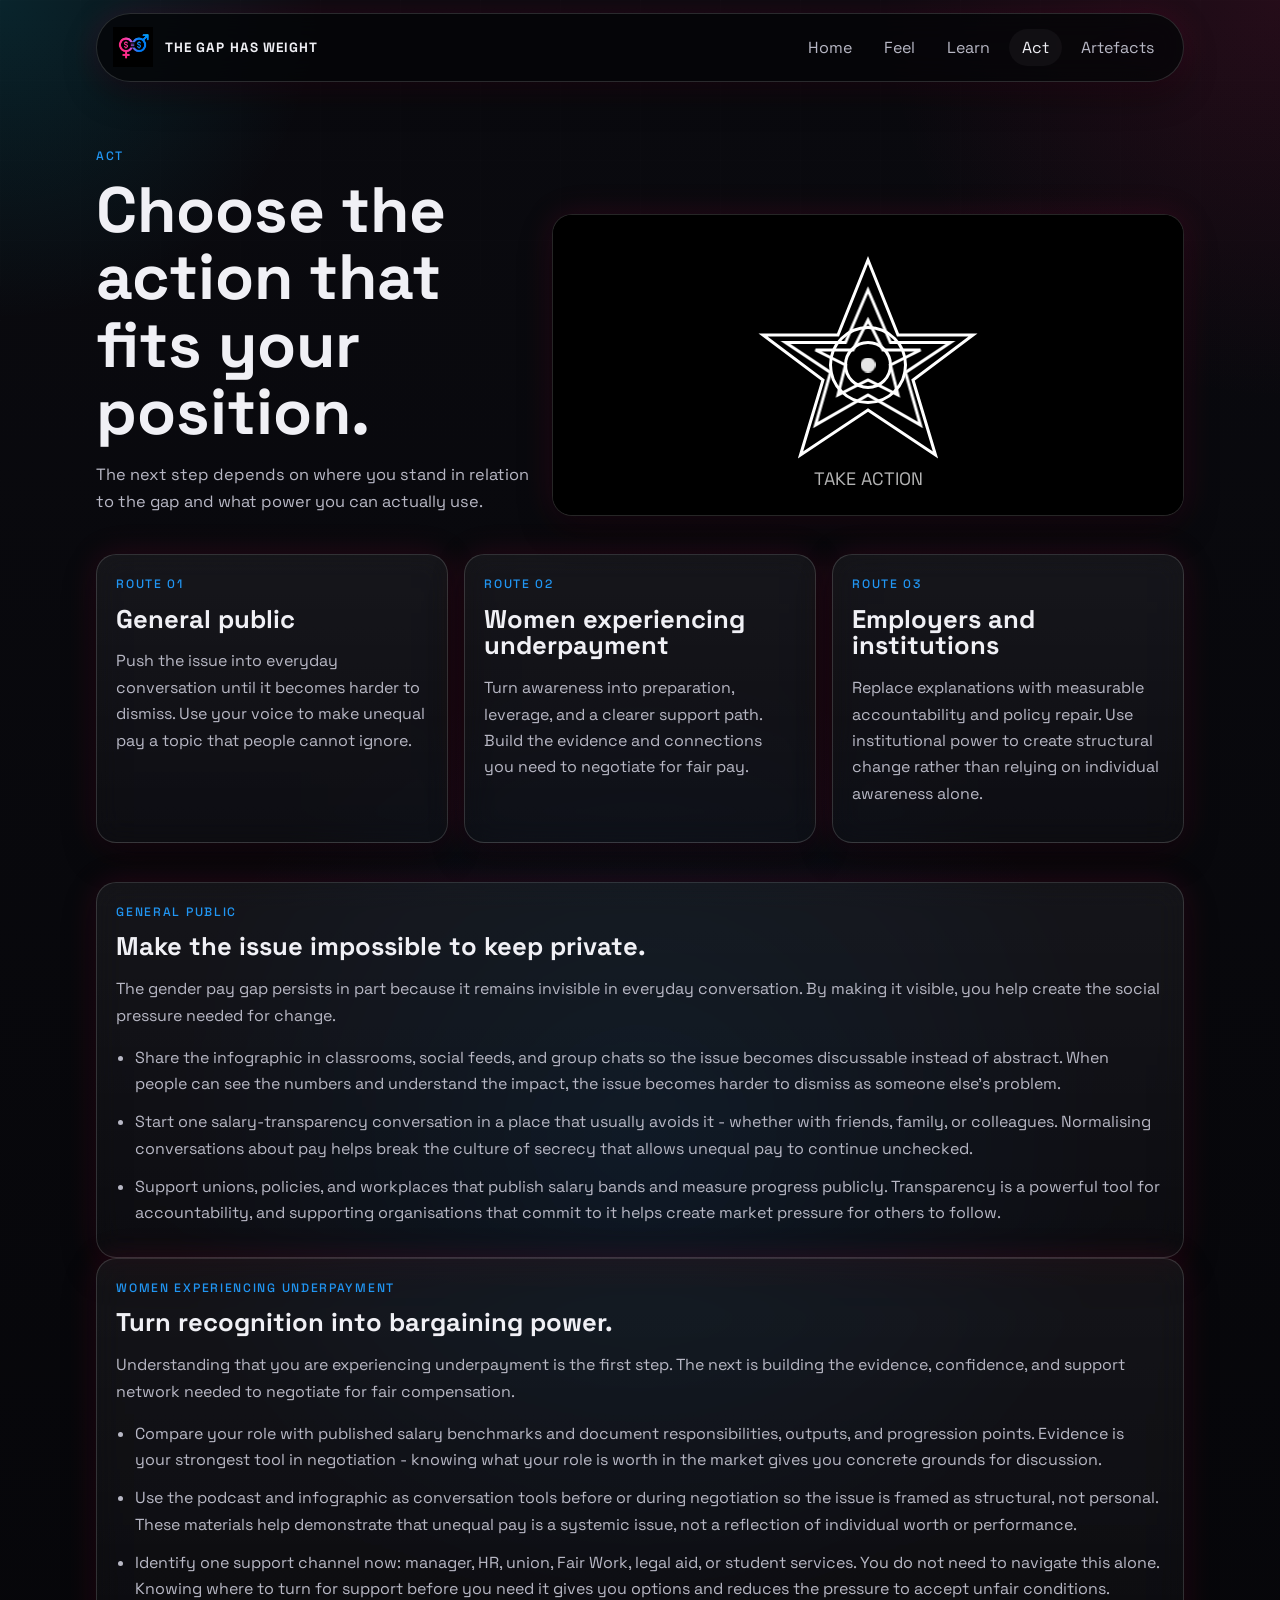
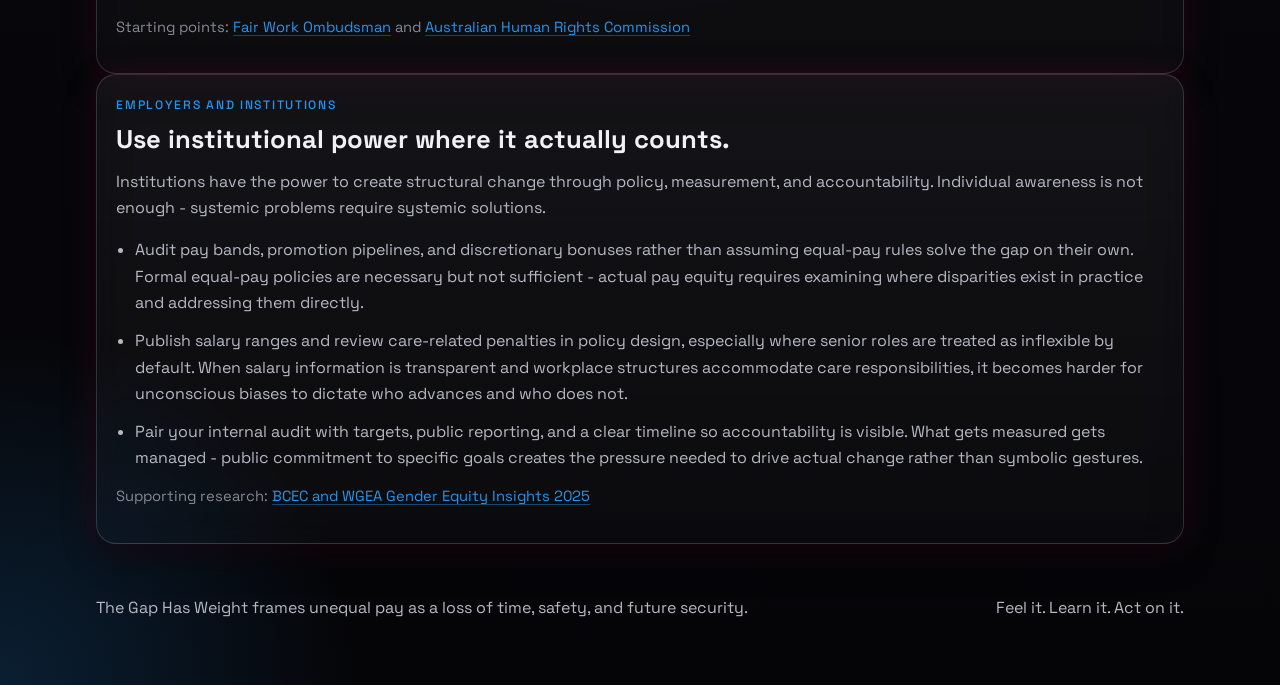
==== commit 5a111fe5: "Replace animations with different visuals for each page: emotion for Feel, weight for Learn, action " ====
--- a/public/act.html
+++ b/public/act.html
@@ -43,17 +43,15 @@
           </p>
         </div>
         <figure class="hero-image-panel">
-          <div class="weight-animation">
-            <svg viewBox="0 0 200 200" class="weight-svg">
-              <g class="stack-group">
-                <rect x="50" y="150" width="100" height="10" fill="white" opacity="0.9" class="coin coin-1"/>
-                <rect x="50" y="135" width="100" height="10" fill="white" opacity="0.85" class="coin coin-2"/>
-                <rect x="50" y="120" width="100" height="10" fill="white" opacity="0.8" class="coin coin-3"/>
-                <rect x="50" y="105" width="100" height="10" fill="white" opacity="0.75" class="coin coin-4"/>
-                <rect x="50" y="90" width="100" height="10" fill="white" opacity="0.7" class="coin coin-5"/>
-                <rect x="50" y="75" width="100" height="10" fill="white" opacity="0.65" class="coin coin-6"/>
-                <rect x="50" y="60" width="100" height="10" fill="white" opacity="0.6" class="coin coin-7"/>
-                <rect x="50" y="45" width="100" height="10" fill="white" opacity="0.55" class="coin coin-8"/>
+          <div class="action-animation">
+            <svg viewBox="0 0 200 200" class="action-svg">
+              <g class="action-group">
+                <polygon points="100,30 120,80 170,80 130,110 145,160 100,130 55,160 70,110 30,80 80,80" fill="none" stroke="white" stroke-width="2" opacity="0.9" class="action-star star-1"/>
+                <polygon points="100,50 115,85 155,85 125,105 135,140 100,120 65,140 75,105 45,85 85,85" fill="none" stroke="white" stroke-width="2" opacity="0.7" class="action-star star-2"/>
+                <polygon points="100,70 110,90 135,90 115,100 120,120 100,110 80,120 85,100 65,90 90,90" fill="none" stroke="white" stroke-width="2" opacity="0.5" class="action-star star-3"/>
+                <circle cx="100" cy="100" r="5" fill="white" opacity="0.9" class="action-center center-1"/>
+                <circle cx="100" cy="100" r="15" fill="none" stroke="white" stroke-width="2" opacity="0.7" class="action-ring ring-1"/>
+                <circle cx="100" cy="100" r="25" fill="none" stroke="white" stroke-width="2" opacity="0.5" class="action-ring ring-2"/>
               </g>
               <text x="100" y="180" text-anchor="middle" fill="white" font-size="12" opacity="0.7">TAKE ACTION</text>
             </svg>
--- a/public/styles.css
+++ b/public/styles.css
@@ -188,7 +188,39 @@
   background: #000;
 }
 
+.emotion-animation {
+  width: 100%;
+  height: 100%;
+  display: flex;
+  align-items: center;
+  justify-content: center;
+  background: #000;
+}
+
+.action-animation {
+  width: 100%;
+  height: 100%;
+  display: flex;
+  align-items: center;
+  justify-content: center;
+  background: #000;
+}
+
 .weight-svg {
+  width: 100%;
+  height: 100%;
+  max-width: 300px;
+  max-height: 300px;
+}
+
+.emotion-svg {
+  width: 100%;
+  height: 100%;
+  max-width: 300px;
+  max-height: 300px;
+}
+
+.action-svg {
   width: 100%;
   height: 100%;
   max-width: 300px;
@@ -231,6 +263,154 @@
   }
   50% {
     transform: translateY(20px);
+  }
+}
+
+.emotion-circle {
+  transform-origin: center;
+  animation: expandRipple 2s ease-out forwards;
+  opacity: 0;
+}
+
+.circle-1 { animation-delay: 0s; }
+.circle-2 { animation-delay: 0.4s; }
+.circle-3 { animation-delay: 0.8s; }
+
+.emotion-eye {
+  transform-origin: center;
+  animation: eyeAppear 1s ease-out forwards;
+  opacity: 0;
+}
+
+.eye-1 { animation-delay: 1.2s; }
+.eye-2 { animation-delay: 1.3s; }
+
+.emotion-smile {
+  transform-origin: center;
+  animation: smileAppear 1s ease-out forwards;
+  opacity: 0;
+  stroke-dasharray: 100;
+  stroke-dashoffset: 100;
+}
+
+.emotion-smile { animation-delay: 1.4s; }
+
+@keyframes expandRipple {
+  0% {
+    transform: scale(0);
+    opacity: 0;
+  }
+  100% {
+    transform: scale(1);
+    opacity: 1;
+  }
+}
+
+@keyframes eyeAppear {
+  0% {
+    transform: scale(0);
+    opacity: 0;
+  }
+  100% {
+    transform: scale(1);
+    opacity: 0.9;
+  }
+}
+
+@keyframes smileAppear {
+  0% {
+    stroke-dashoffset: 100;
+    opacity: 0;
+  }
+  100% {
+    stroke-dashoffset: 0;
+    opacity: 0.9;
+  }
+}
+
+.emotion-animation:hover .emotion-circle {
+  animation: pulseRipple 1s ease-in-out infinite;
+}
+
+@keyframes pulseRipple {
+  0%, 100% {
+    transform: scale(1);
+  }
+  50% {
+    transform: scale(1.1);
+  }
+}
+
+.action-star {
+  transform-origin: center;
+  animation: starRise 2s ease-out forwards;
+  opacity: 0;
+}
+
+.star-1 { animation-delay: 0s; }
+.star-2 { animation-delay: 0.4s; }
+.star-3 { animation-delay: 0.8s; }
+
+.action-center {
+  transform-origin: center;
+  animation: centerAppear 1s ease-out forwards;
+  opacity: 0;
+}
+
+.center-1 { animation-delay: 1.2s; }
+
+.action-ring {
+  transform-origin: center;
+  animation: ringExpand 1.5s ease-out forwards;
+  opacity: 0;
+}
+
+.ring-1 { animation-delay: 1.4s; }
+.ring-2 { animation-delay: 1.6s; }
+
+@keyframes starRise {
+  0% {
+    transform: translateY(50px) scale(0);
+    opacity: 0;
+  }
+  100% {
+    transform: translateY(0) scale(1);
+    opacity: 1;
+  }
+}
+
+@keyframes centerAppear {
+  0% {
+    transform: scale(0);
+    opacity: 0;
+  }
+  100% {
+    transform: scale(1);
+    opacity: 0.9;
+  }
+}
+
+@keyframes ringExpand {
+  0% {
+    transform: scale(0);
+    opacity: 0;
+  }
+  100% {
+    transform: scale(1);
+    opacity: 1;
+  }
+}
+
+.action-animation:hover .action-star {
+  animation: starSpin 2s ease-in-out infinite;
+}
+
+@keyframes starSpin {
+  0%, 100% {
+    transform: rotate(0deg);
+  }
+  50% {
+    transform: rotate(180deg);
   }
 }
 
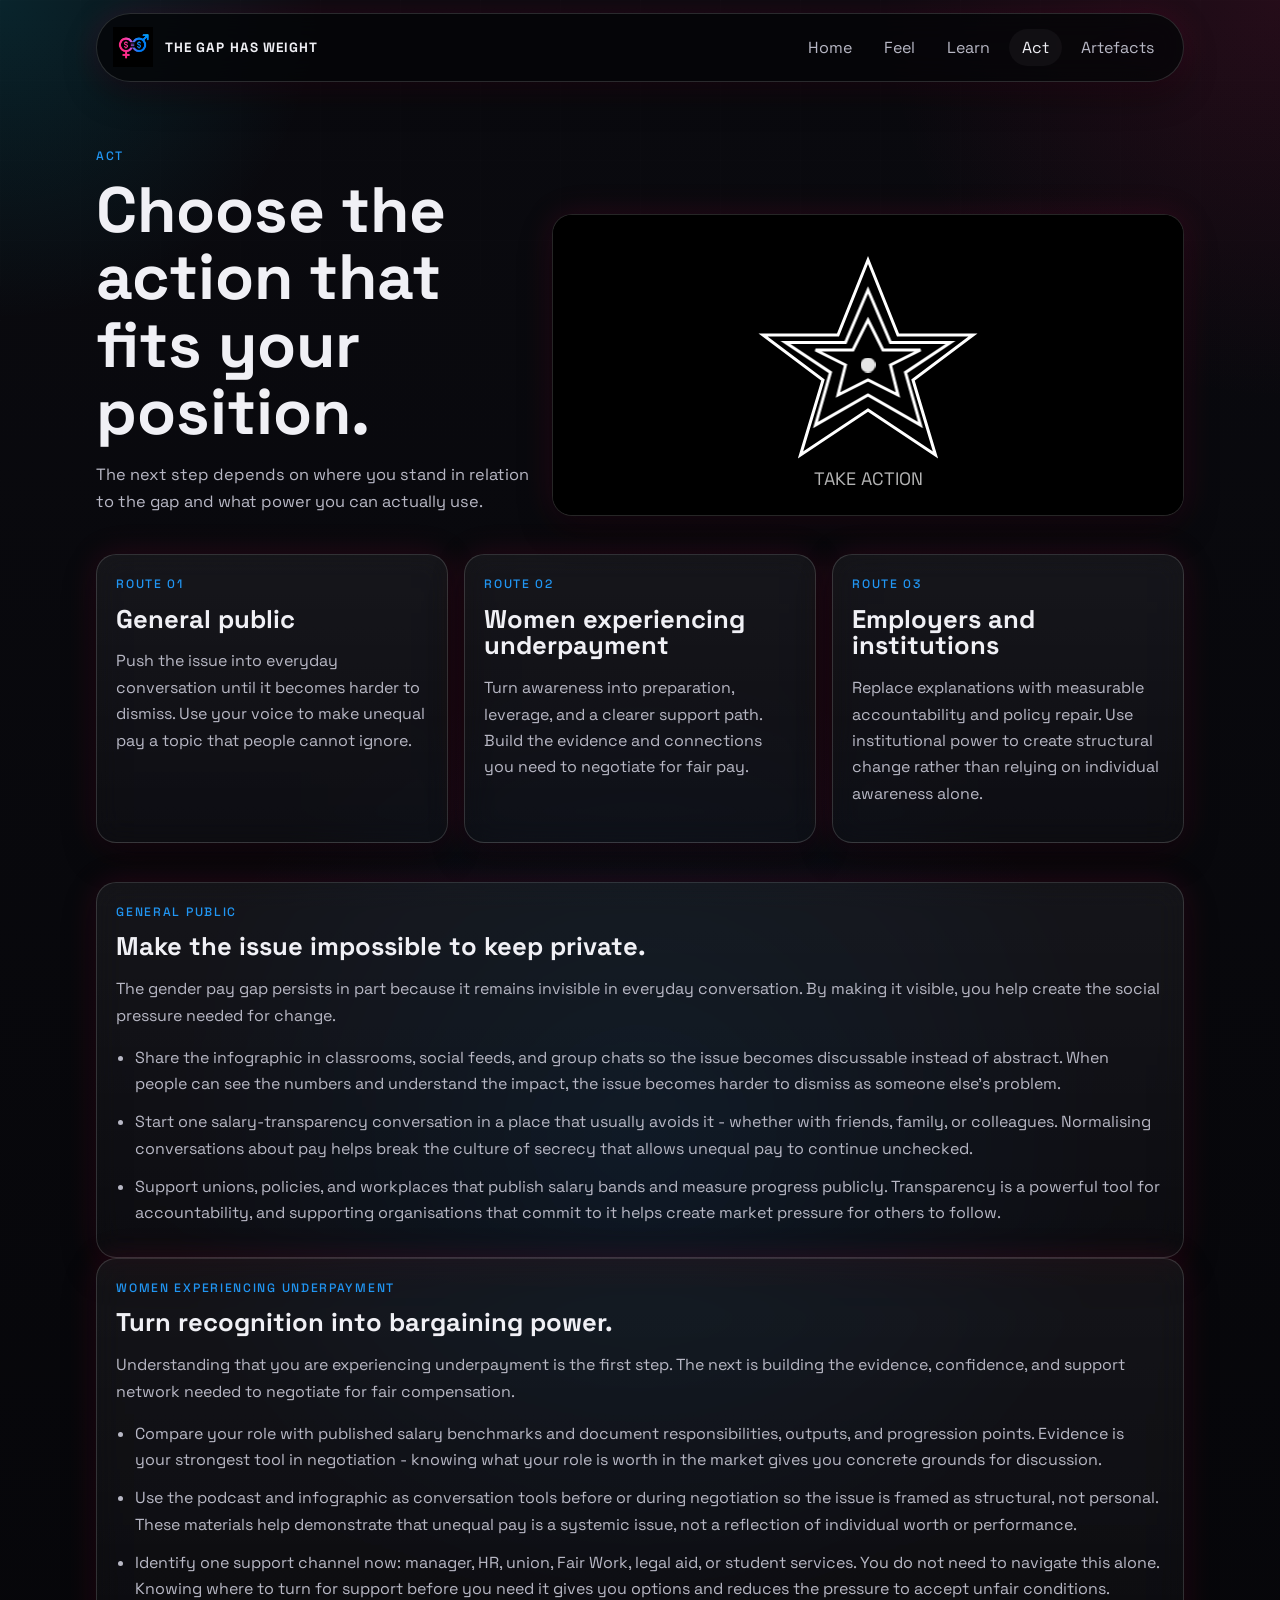
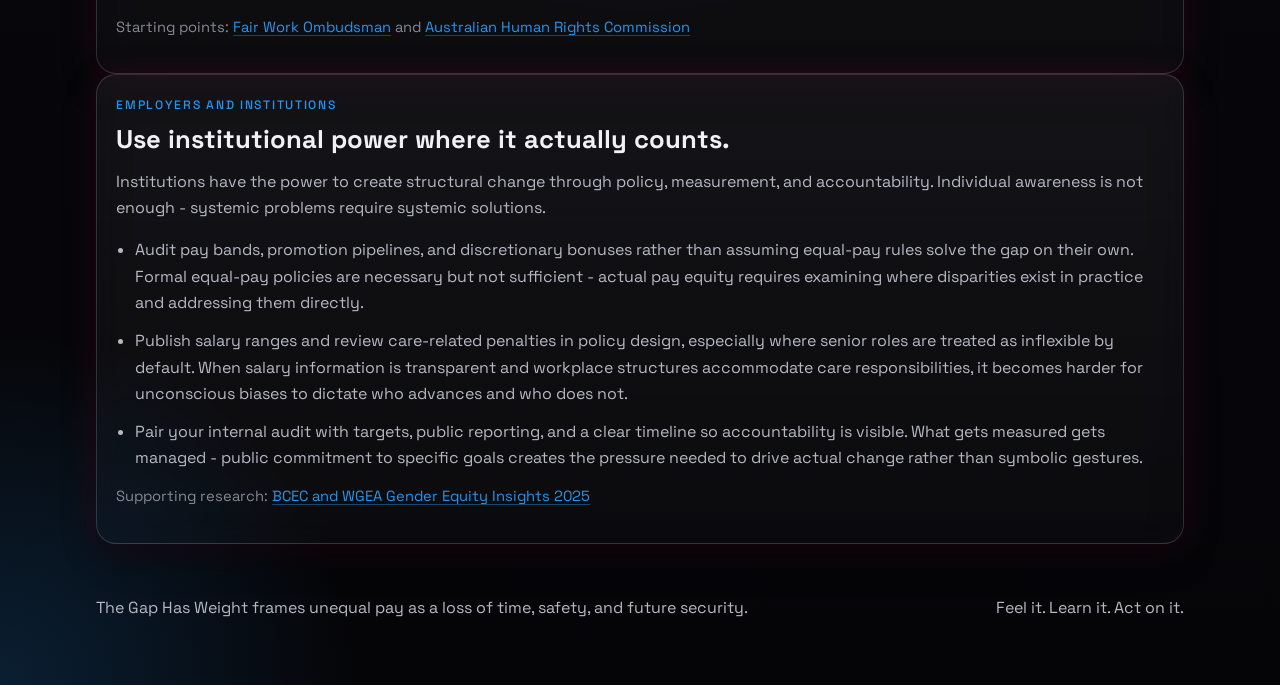
==== commit fbb40947: "Move smile lower on Feel page and remove circles from Act page animation" ====
--- a/public/act.html
+++ b/public/act.html
@@ -50,8 +50,6 @@
                 <polygon points="100,50 115,85 155,85 125,105 135,140 100,120 65,140 75,105 45,85 85,85" fill="none" stroke="white" stroke-width="2" opacity="0.7" class="action-star star-2"/>
                 <polygon points="100,70 110,90 135,90 115,100 120,120 100,110 80,120 85,100 65,90 90,90" fill="none" stroke="white" stroke-width="2" opacity="0.5" class="action-star star-3"/>
                 <circle cx="100" cy="100" r="5" fill="white" opacity="0.9" class="action-center center-1"/>
-                <circle cx="100" cy="100" r="15" fill="none" stroke="white" stroke-width="2" opacity="0.7" class="action-ring ring-1"/>
-                <circle cx="100" cy="100" r="25" fill="none" stroke="white" stroke-width="2" opacity="0.5" class="action-ring ring-2"/>
               </g>
               <text x="100" y="180" text-anchor="middle" fill="white" font-size="12" opacity="0.7">TAKE ACTION</text>
             </svg>
--- a/public/styles.css
+++ b/public/styles.css
@@ -359,15 +359,6 @@
 
 .center-1 { animation-delay: 1.2s; }
 
-.action-ring {
-  transform-origin: center;
-  animation: ringExpand 1.5s ease-out forwards;
-  opacity: 0;
-}
-
-.ring-1 { animation-delay: 1.4s; }
-.ring-2 { animation-delay: 1.6s; }
-
 @keyframes starRise {
   0% {
     transform: translateY(50px) scale(0);
